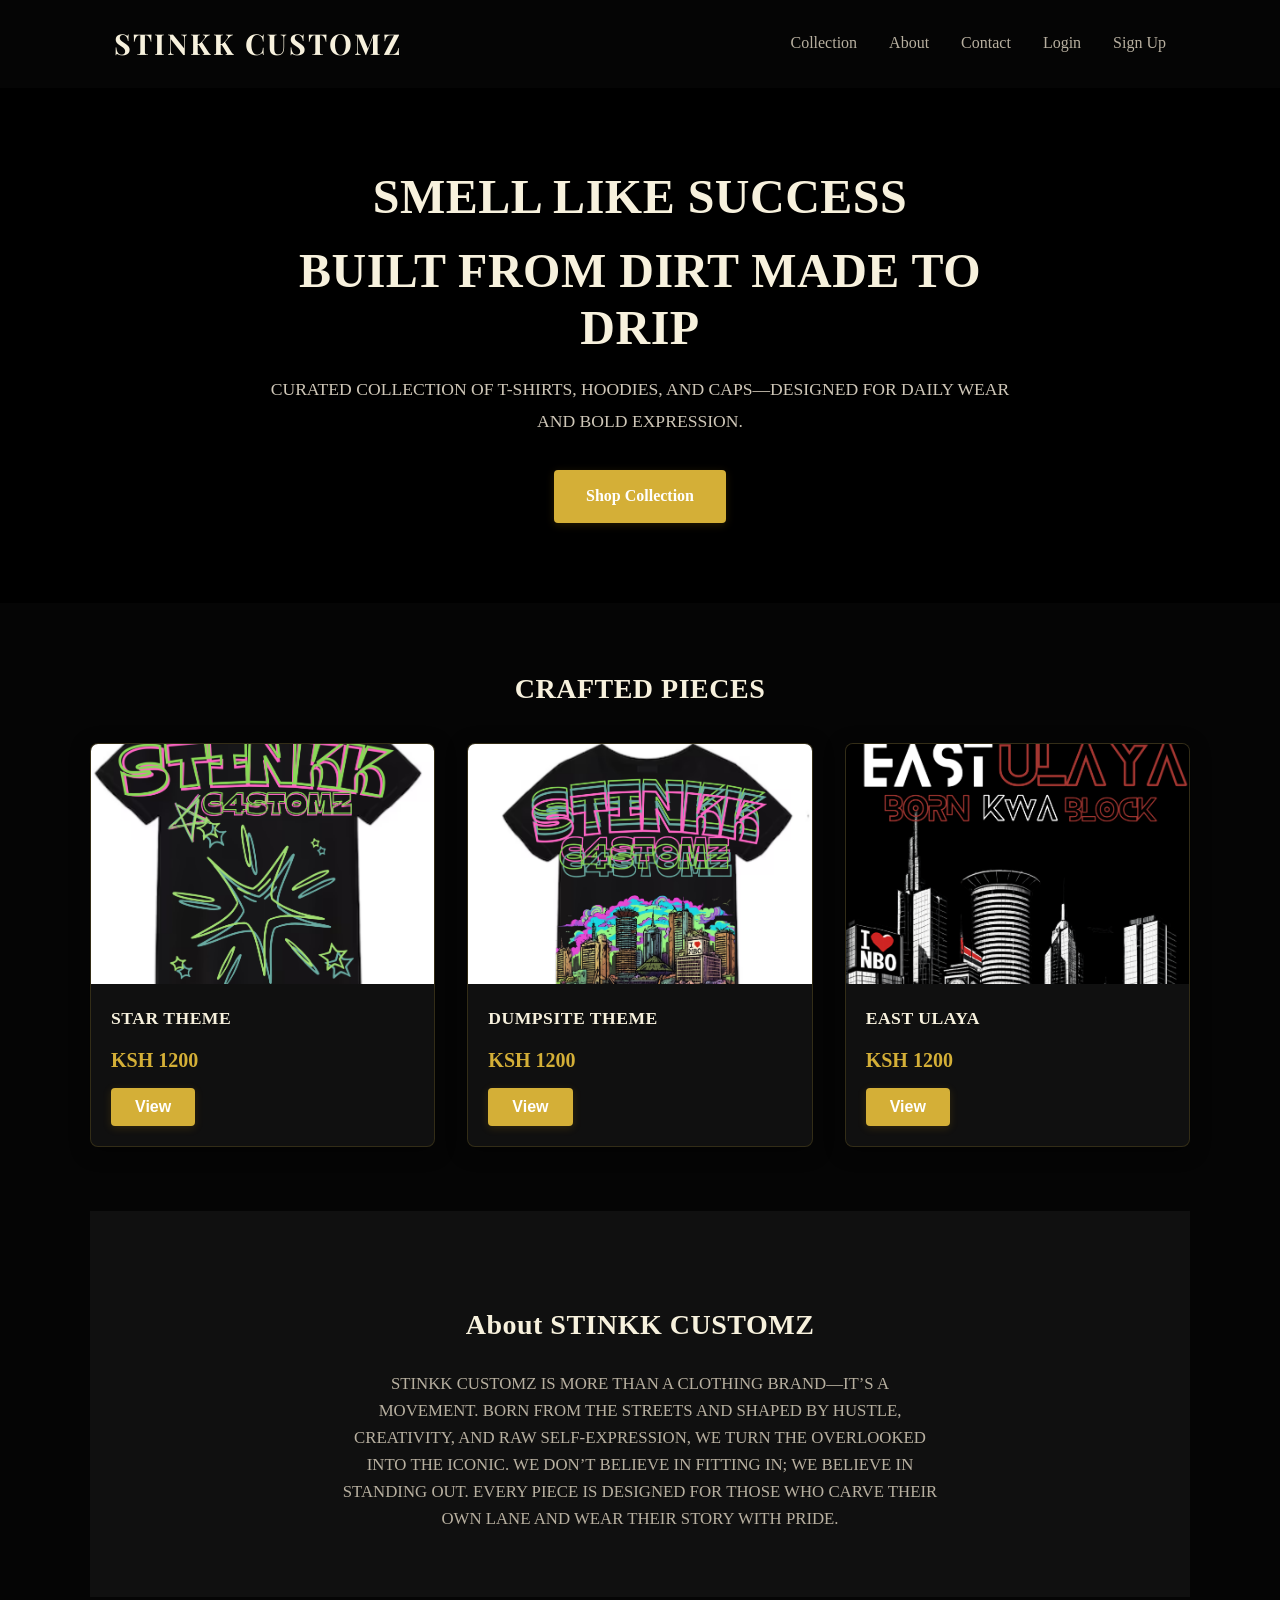
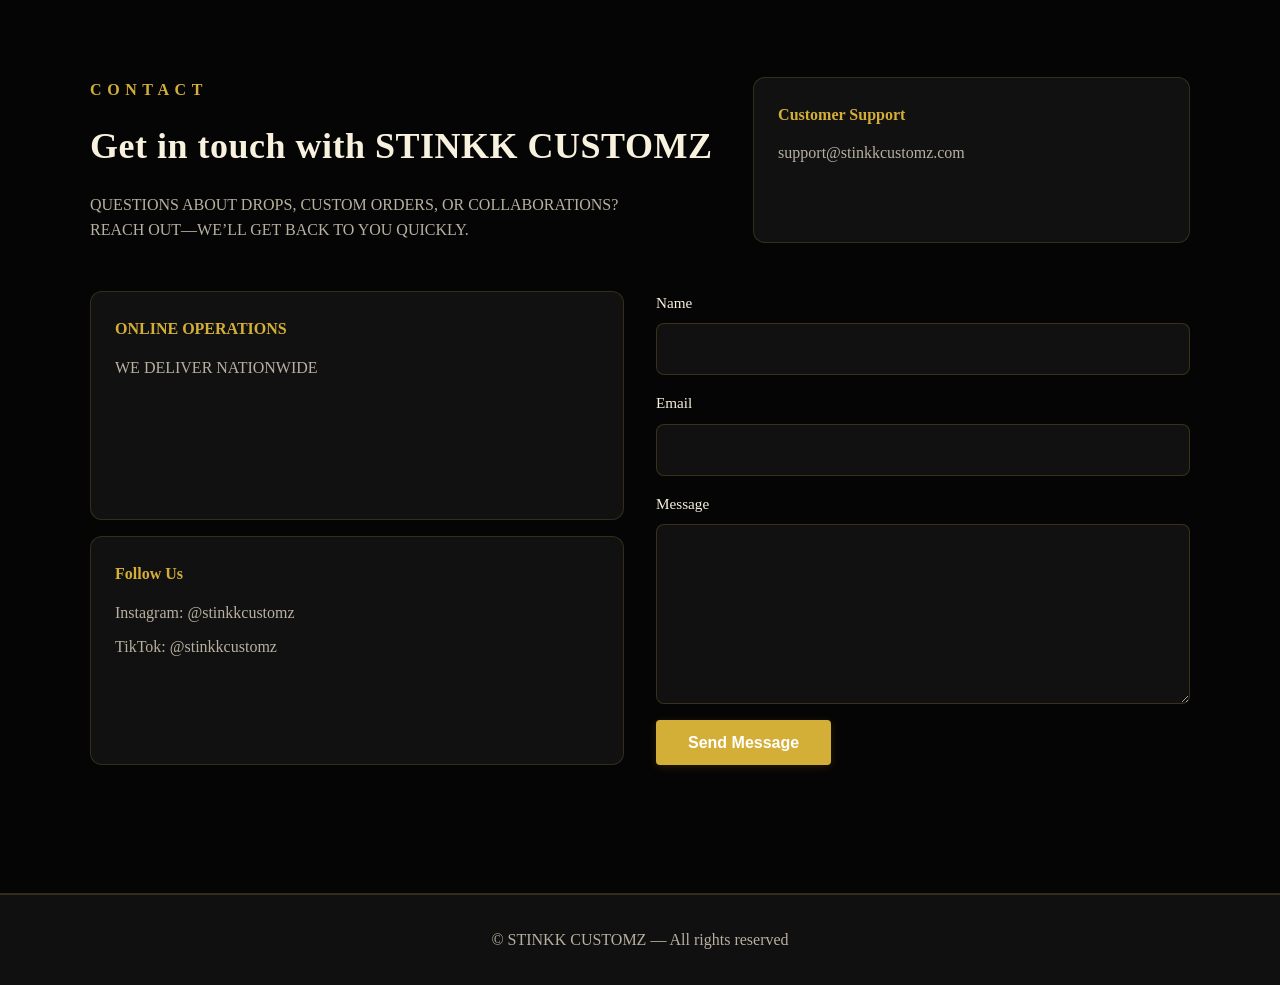
==== index.html @ f8dc79e7 "Add files via upload" ====
<!doctype html>
<html lang="en">
<head>
  <meta charset="utf-8">
  <meta name="viewport" content="width=device-width, initial-scale=1">
  <title>STINKK CUSTOMZ — Preset</title>
  <meta name="description" content="STINKK CUSTOMZ — Streetwear and curated drops. Shop T-shirts, hoodies, caps and limited collections.">
  <meta name="robots" content="index, follow">
  <link rel="canonical" href="https://your-site-url/">
  <meta property="og:title" content="STINKK CUSTOMZ — Streetwear & Drops">
  <meta property="og:description" content="SMELL LIKE SUCCESS — curated collections of T-shirts, hoodies and caps.">
  <meta property="og:type" content="website">
  <meta property="og:url" content="https://your-site-url/">
  <meta property="og:image" content="https://your-site-url/3.png">
  <link rel="sitemap" type="application/xml" title="Sitemap" href="/sitemap.xml">
  <link href="https://fonts.googleapis.com/css2?family=Playfair+Display:wght@400;700&family=Inter:wght@300;400;600&display=swap" rel="stylesheet">
  <link rel="stylesheet" href="styles.css">
</head>
<body>
  <header class="site-header">
    <div class="container">
      <h1 class="logo">STINKK CUSTOMZ</h1>
      <nav class="nav">
        <a href="#collection">Collection</a>
        <a href="#about">About</a>
        <a href="#contact">Contact</a>
        <a href="login.html">Login</a>
        <a href="signup.html">Sign Up</a>
      </nav>
    </div>
  </header>

  <main>
    <section class="hero">
      <div class="container">
        <h2>SMELL LIKE SUCCESS</h2>
        <h2>BUILT FROM DIRT MADE TO DRIP</h2>
        <p> CURATED COLLECTION OF T-SHIRTS, HOODIES, AND CAPS—DESIGNED FOR DAILY WEAR AND BOLD EXPRESSION.</p>
        <a class="btn" href="#collection">Shop Collection</a>
      </div>
    </section>

    <section id="collection" class="products container">
      <h3>CRAFTED PIECES</h3>
      <div class="grid">
        <!-- Product cards -->
        <article class="card" data-name="STAR THEME" data-price="KSH 1200" data-img="5.png">
          <img src="5.png" alt="BLACK AND GREEN THEME">
          <div class="meta">
            <h4>STAR THEME</h4>
            <p class="price">KSH 1200</p>
            <button class="btn view">View</button>
          </div>
        </article>

        <article class="card" data-name="DUMPSITE THEME" data-price="KSH 1200" data-img="4.png">
          <img src="4.png" alt="DUMPSITE THEME">
          <div class="meta">
            <h4>DUMPSITE THEME</h4>
            <p class="price">KSH 1200</p>
            <button class="btn view">View</button>
          </div>
        </article>
 <article class="card" data-name="EAST ULAYA" data-price="KSH 1200" data-img="eastulaya.png">
          <img src="eastulaya.png" alt="EAST ULAYA">
          <div class="meta">
            <h4>EAST ULAYA</h4>
            <p class="price">KSH 1200</p>
            <button class="btn view">View</button>
          </div>
        </article>

     
      </div>
    </section>

    <section id="about" class="about container">
      <h3>About STINKK CUSTOMZ</h3>
      <p>STINKK CUSTOMZ IS MORE THAN A CLOTHING BRAND—IT’S A MOVEMENT. BORN FROM THE STREETS AND SHAPED BY HUSTLE, CREATIVITY, AND RAW SELF-EXPRESSION, WE TURN THE OVERLOOKED INTO THE ICONIC. WE DON’T BELIEVE IN FITTING IN; WE BELIEVE IN STANDING OUT. EVERY PIECE IS DESIGNED FOR THOSE WHO CARVE THEIR OWN LANE AND WEAR THEIR STORY WITH PRIDE.</p>
    </section>

    <section id="contact" class="contact container">
      <div class="contact-top">
        <div>
          <span class="eyebrow">Contact</span>
          <h3>Get in touch with STINKK CUSTOMZ</h3>
          <p>QUESTIONS ABOUT DROPS, CUSTOM ORDERS, OR COLLABORATIONS? REACH OUT—WE’LL GET BACK TO YOU QUICKLY.</p>
        </div>
        <div class="contact-meta">
          <div class="contact-card">
            <strong>Customer Support</strong>
            <p>support@stinkkcustomz.com</p>
          </div>
        </div>
      </div>

      <div class="contact-body">
        <div class="contact-details">
          <div class="contact-card contact-card--large">
            <strong>ONLINE OPERATIONS</strong>
            <p>WE DELIVER NATIONWIDE</p>
          </div>
          <div class="contact-card contact-card--large">
            <strong>Follow Us</strong>
            <p>Instagram: @stinkkcustomz</p>
            <p>TikTok: @stinkkcustomz</p>
          </div>
        </div>

        <form class="contact-form" id="contactForm">
          <label>Name
            <input type="text" name="name" required>
          </label>
          <label>Email
            <input type="email" name="email" required>
          </label>
          <label>Message
            <textarea name="message" rows="5" required></textarea>
          </label>
          <button class="btn" type="submit">Send Message</button>
        </form>
      </div>
    </section>
  </main>

  <footer class="site-footer">
    <div class="container">© STINKK CUSTOMZ — All rights reserved</div>
  </footer>

  <!-- Product modal -->
  <div id="productModal" class="modal" aria-hidden="true">
    <div class="modal-content">
      <button class="modal-close">×</button>
      <img id="modalImg" src="" alt="">
      <div class="modal-info">
        <h4 id="modalName"></h4>
        <p id="modalPrice"></p>
        <p class="modal-desc">MADE FOR THOSE WHO DON’T FOLLOW TRENDS—THEY CREATE THEM.
A FUSION OF UNDERGROUND STREETWEAR AND BOLD VISUAL ART.
BUILT TO STAND OUT, NOT BLEND IN.</p>
        <button class="btn">Add to Cart</button>
      </div>
    </div>
  </div>

  <script src="script.js"></script>
</body>
</html>
---- styles.css ----
/* ============================================
   ROOT VARIABLES & RESET
   ============================================ */
:root {
  --bg: #050505;
  --bg-alt: #101010;
  --muted: #cfc7b8;
  --accent: #d4af37;
  --accent-dark: #b58f19;
  --text-primary: #f7f1dd;
  --text-secondary: #b8b0a0;
  --border: rgba(212, 175, 55, 0.18);
  --shadow: 0 4px 20px rgba(0, 0, 0, 0.45);
  --shadow-lg: 0 8px 35px rgba(0, 0, 0, 0.55);
  --maxw: 1100px;
  --transition: 0.3s ease;
}

* {
  box-sizing: border-box;
}

html {
  scroll-behavior: smooth;
}

body {
  font-family: 'Times New Roman', Times, serif;
  margin: 0;
  color: var(--text-primary);
  background-color: var(--bg);
  line-height: 1.6;
}

/* ============================================
   TYPOGRAPHY
   ============================================ */
h1, h2, h3, h4, h5, h6 {
  font-family: 'Times New Roman', Times, serif;
  font-weight: 700;
  letter-spacing: 0.5px;
}

h1 {
  font-size: 2.5rem;
}

h2 {
  font-size: 2rem;
}

h3 {
  font-size: 1.75rem;
}

p {
  color: var(--text-secondary);
}

/* ============================================
   LAYOUT & CONTAINER
   ============================================ */
.container {
  max-width: var(--maxw);
  margin: 0 auto;
  padding: 0 1.5rem;
}

/* ============================================
   HEADER & NAVIGATION
   ============================================ */
.site-header {
  background-color: transparent;
  border-bottom: 2px solid transparent;
  position: sticky;
  top: 0;
  z-index: 100;
  box-shadow: none;
}

.site-header .container {
  display: flex;
  align-items: center;
  justify-content: space-between;
  padding: 1.25rem 1.5rem;
  gap: 2rem;
}

.logo {
  font-family: 'Playfair Display', serif;
  margin: 0;
  font-size: 1.8rem;
  color: var(--text-primary);
  font-weight: 700;
  letter-spacing: 2px;
  flex-shrink: 0;
}


.nav {
  display: flex;
  gap: 2rem;
  flex: 1;
  justify-content: flex-end;
}

.nav a {
  color: var(--text-secondary);
  text-decoration: none;
  font-weight: 500;
  transition: color var(--transition);
  position: relative;
}

.nav a:hover {
  color: var(--accent);
}

.nav a::after {
  content: '';
  position: absolute;
  bottom: -5px;
  left: 0;
  width: 0;
  height: 2px;
  background-color: var(--accent);
  transition: width var(--transition);
}

.nav a:hover::after {
  width: 100%;
}

/* ============================================
   HERO SECTION
   ============================================ */
.hero {
  background-color: #000;
  padding: 5rem 0;
  text-align: center;
}

.hero .container {
  max-width: 800px;
}

.hero h2 {
  margin: 0 0 1rem;
  font-size: 3rem;
  color: #f7f1dd;
  line-height: 1.2;
}

.hero p {
  font-size: 1.1rem;
  margin-bottom: 2rem;
  color: #cfc7b8;
  line-height: 1.8;
}

/* ============================================
   BUTTONS
   ============================================ */
.btn {
  background-color: var(--accent);
  color: #fff;
  padding: 0.85rem 2rem;
  border-radius: 4px;
  border: none;
  cursor: pointer;
  text-decoration: none;
  display: inline-block;
  font-weight: 600;
  font-size: 1rem;
  transition: all var(--transition);
  box-shadow: 0 2px 8px rgba(184, 134, 11, 0.2);
}

.btn:hover {
  background-color: var(--accent-dark);
  transform: translateY(-2px);
  box-shadow: 0 4px 12px rgba(184, 134, 11, 0.3);
}

.btn:active {
  transform: translateY(0);
}

/* ============================================
   PRODUCTS SECTION
   ============================================ */
.products {
  padding: 4rem 0;
}

.products h3 {
  margin: 0 0 2rem;
  text-align: center;
  color: var(--text-primary);
}

.grid {
  display: grid;
  grid-template-columns: repeat(auto-fit, minmax(240px, 1fr));
  gap: 2rem;
  margin-top: 2rem;
}

/* ============================================
   PRODUCT CARDS
   ============================================ */
.card {
  background-color: var(--bg-alt);
  border: 1px solid var(--border);
  border-radius: 8px;
  overflow: hidden;
  display: flex;
  flex-direction: column;
  transition: all var(--transition);
  box-shadow: var(--shadow);
}

.card:hover {
  transform: translateY(-8px);
  box-shadow: var(--shadow-lg);
  border-color: var(--accent);
}

.card img {
  width: 100%;
  height: 240px;
  object-fit: cover;
  transition: transform var(--transition);
}

.card:hover img {
  transform: scale(1.05);
}

.meta {
  padding: 1.25rem;
  display: flex;
  flex-direction: column;
  gap: 0.75rem;
  flex-grow: 1;
}

.meta h4 {
  margin: 0;
  font-size: 1.1rem;
  color: var(--text-primary);
}

.price {
  color: var(--accent);
  font-weight: 700;
  font-size: 1.25rem;
  margin: 0;
}

.btn.view {
  align-self: flex-start;
  margin-top: auto;
  padding: 0.6rem 1.5rem;
}

/* ============================================
   ABOUT SECTION
   ============================================ */
.about {
  padding: 4rem 0;
  background-color: var(--bg-alt);
}

.about h3 {
  margin-bottom: 1.5rem;
  text-align: center;
  color: var(--text-primary);
}

.about p {
  text-align: center;
  font-size: 1.05rem;
  max-width: 600px;
  margin: 0 auto;
  color: var(--text-secondary);
}

/* ============================================
   CONTACT SECTION
   ============================================ */
.contact {
  padding: 5rem 0;
}

.contact-top {
  display: grid;
  grid-template-columns: 1.3fr 0.9fr;
  gap: 2rem;
  margin-bottom: 3rem;
}

.contact-top .eyebrow {
  display: inline-block;
  text-transform: uppercase;
  letter-spacing: 0.35em;
  font-weight: 700;
  color: var(--accent);
  margin-bottom: 1rem;
}

.contact-top h3 {
  margin: 0 0 1rem;
  color: var(--text-primary);
  font-size: 2.25rem;
}

.contact-top p {
  margin: 0;
  color: var(--text-secondary);
  max-width: 560px;
}

.contact-meta {
  display: grid;
  gap: 1rem;
}

.contact-body {
  display: grid;
  grid-template-columns: 1fr 1fr;
  gap: 2rem;
}

.contact-details {
  display: grid;
  gap: 1rem;
}

.contact-card {
  background-color: rgba(255, 255, 255, 0.05);
  border: 1px solid rgba(212, 175, 55, 0.18);
  border-radius: 12px;
  padding: 1.5rem;
  color: var(--text-primary);
}

.contact-card strong {
  display: block;
  margin-bottom: 0.75rem;
  color: var(--accent);
  font-size: 1rem;
}

.contact-card p {
  margin: 0.35rem 0;
  color: var(--text-secondary);
  line-height: 1.8;
}

.contact-card--large {
  min-height: 180px;
}

.contact-form {
  display: grid;
  gap: 1rem;
}

.contact-form label {
  display: grid;
  gap: 0.5rem;
  color: var(--text-primary);
  font-size: 0.95rem;
}

.contact-form input,
.contact-form textarea {
  width: 100%;
  padding: 1rem;
  border-radius: 8px;
  border: 1px solid rgba(212, 175, 55, 0.2);
  background-color: #111;
  color: var(--text-primary);
  font-family: inherit;
  font-size: 1rem;
  transition: all var(--transition);
}

.contact-form input:focus,
.contact-form textarea:focus {
  outline: none;
  border-color: var(--accent);
  box-shadow: 0 0 0 3px rgba(212, 175, 55, 0.12);
}

.contact-form textarea {
  resize: vertical;
  min-height: 180px;
}

.contact-form .btn {
  width: fit-content;
}

@media (max-width: 900px) {
  .contact-top,
  .contact-body {
    grid-template-columns: 1fr;
  }
}

/* ============================================
   FOOTER
   ============================================ */
.site-footer {
  border-top: 2px solid var(--border);
  padding: 2rem;
  text-align: center;
  color: var(--text-secondary);
  background-color: var(--bg-alt);
  margin-top: 3rem;
}

.site-footer p {
  margin: 0;
}

/* ============================================
   MODAL
   ============================================ */
.modal {
  position: fixed;
  inset: 0;
  background: rgba(0, 0, 0, 0.7);
  display: none;
  align-items: center;
  justify-content: center;
  padding: 1rem;
  z-index: 1000;
}

.modal[aria-hidden="false"] {
  display: flex;
}

.modal-content {
  background-color: var(--bg-alt);
  border-radius: 8px;
  max-width: 900px;
  width: 100%;
  display: flex;
  gap: 2rem;
  overflow: hidden;
  box-shadow: var(--shadow-lg);
}

.modal-content img {
  width: 50%;
  height: auto;
  min-height: 400px;
  object-fit: cover;
}

.modal-info {
  padding: 2rem;
  display: flex;
  flex-direction: column;
  justify-content: space-between;
  flex: 1;
}

.modal-info h3 {
  margin: 0 0 1rem;
  color: var(--text-primary);
}

.modal-info .price {
  font-size: 1.5rem;
  margin-bottom: 1.5rem;
}

.modal-close {
  position: absolute;
  right: 1.5rem;
  top: 1.5rem;
  background: transparent;
  border: 0;
  font-size: 1.8rem;
  color: #fff;
  cursor: pointer;
  transition: opacity var(--transition);
}

.modal-close:hover {
  opacity: 0.7;
}

/* ============================================
   RESPONSIVE DESIGN
   ============================================ */
@media (max-width: 768px) {
  .site-header .container {
    flex-direction: column;
    align-items: flex-start;
    gap: 1rem;
  }

  .nav {
    width: 100%;
    flex-direction: column;
    justify-content: flex-start;
    gap: 0.5rem;
  }

  .hero h2 {
    font-size: 2rem;
  }

  .grid {
    grid-template-columns: repeat(auto-fit, minmax(200px, 1fr));
    gap: 1.5rem;
  }

  .modal-content {
    flex-direction: column;
    gap: 0;
  }

  .modal-content img {
    width: 100%;
    height: 250px;
  }

  .modal-info {
    padding: 1.5rem;
  }
}

@media (max-width: 480px) {
  .logo {
    font-size: 1.4rem;
  }

  .hero h2 {
    font-size: 1.5rem;
  }

  .hero p {
    font-size: 0.95rem;
  }

  .grid {
    grid-template-columns: 1fr;
  }

  .contact form {
    max-width: 100%;
  }
}

/* ============================================
   AUTH PAGES
   ============================================ */
.auth-page {
  padding: 5rem 0;
  background-color: #050505;
}

.auth-card {
  max-width: 420px;
  margin: 0 auto;
  padding: 3rem 2rem;
  background: rgba(20, 20, 20, 0.95);
  border: 1px solid rgba(212, 175, 55, 0.2);
  border-radius: 12px;
  box-shadow: 0 20px 60px rgba(0, 0, 0, 0.55);
}

.auth-title {
  margin: 0 0 1rem;
  color: var(--text-primary);
  font-size: 2rem;
  text-align: center;
}

.auth-card p {
  text-align: center;
  color: var(--text-secondary);
  margin-bottom: 2rem;
  line-height: 1.6;
}

.auth-form {
  display: grid;
  gap: 1rem;
}

.auth-form label {
  display: grid;
  gap: 0.5rem;
  color: var(--text-primary);
  font-size: 0.95rem;
}

.auth-form input {
  width: 100%;
  padding: 0.95rem 1rem;
  border-radius: 6px;
  border: 1px solid rgba(212, 175, 55, 0.25);
  background-color: #111;
  color: var(--text-primary);
  font-family: inherit;
  font-size: 1rem;
}

.auth-form input:focus {
  outline: none;
  border-color: var(--accent);
  box-shadow: 0 0 0 3px rgba(212, 175, 55, 0.12);
}

.auth-footer {
  margin: 1rem 0 0;
  text-align: center;
  color: var(--text-secondary);
}

.auth-footer a {
  color: var(--accent);
  text-decoration: none;
}

.auth-footer a:hover {
  text-decoration: underline;
}
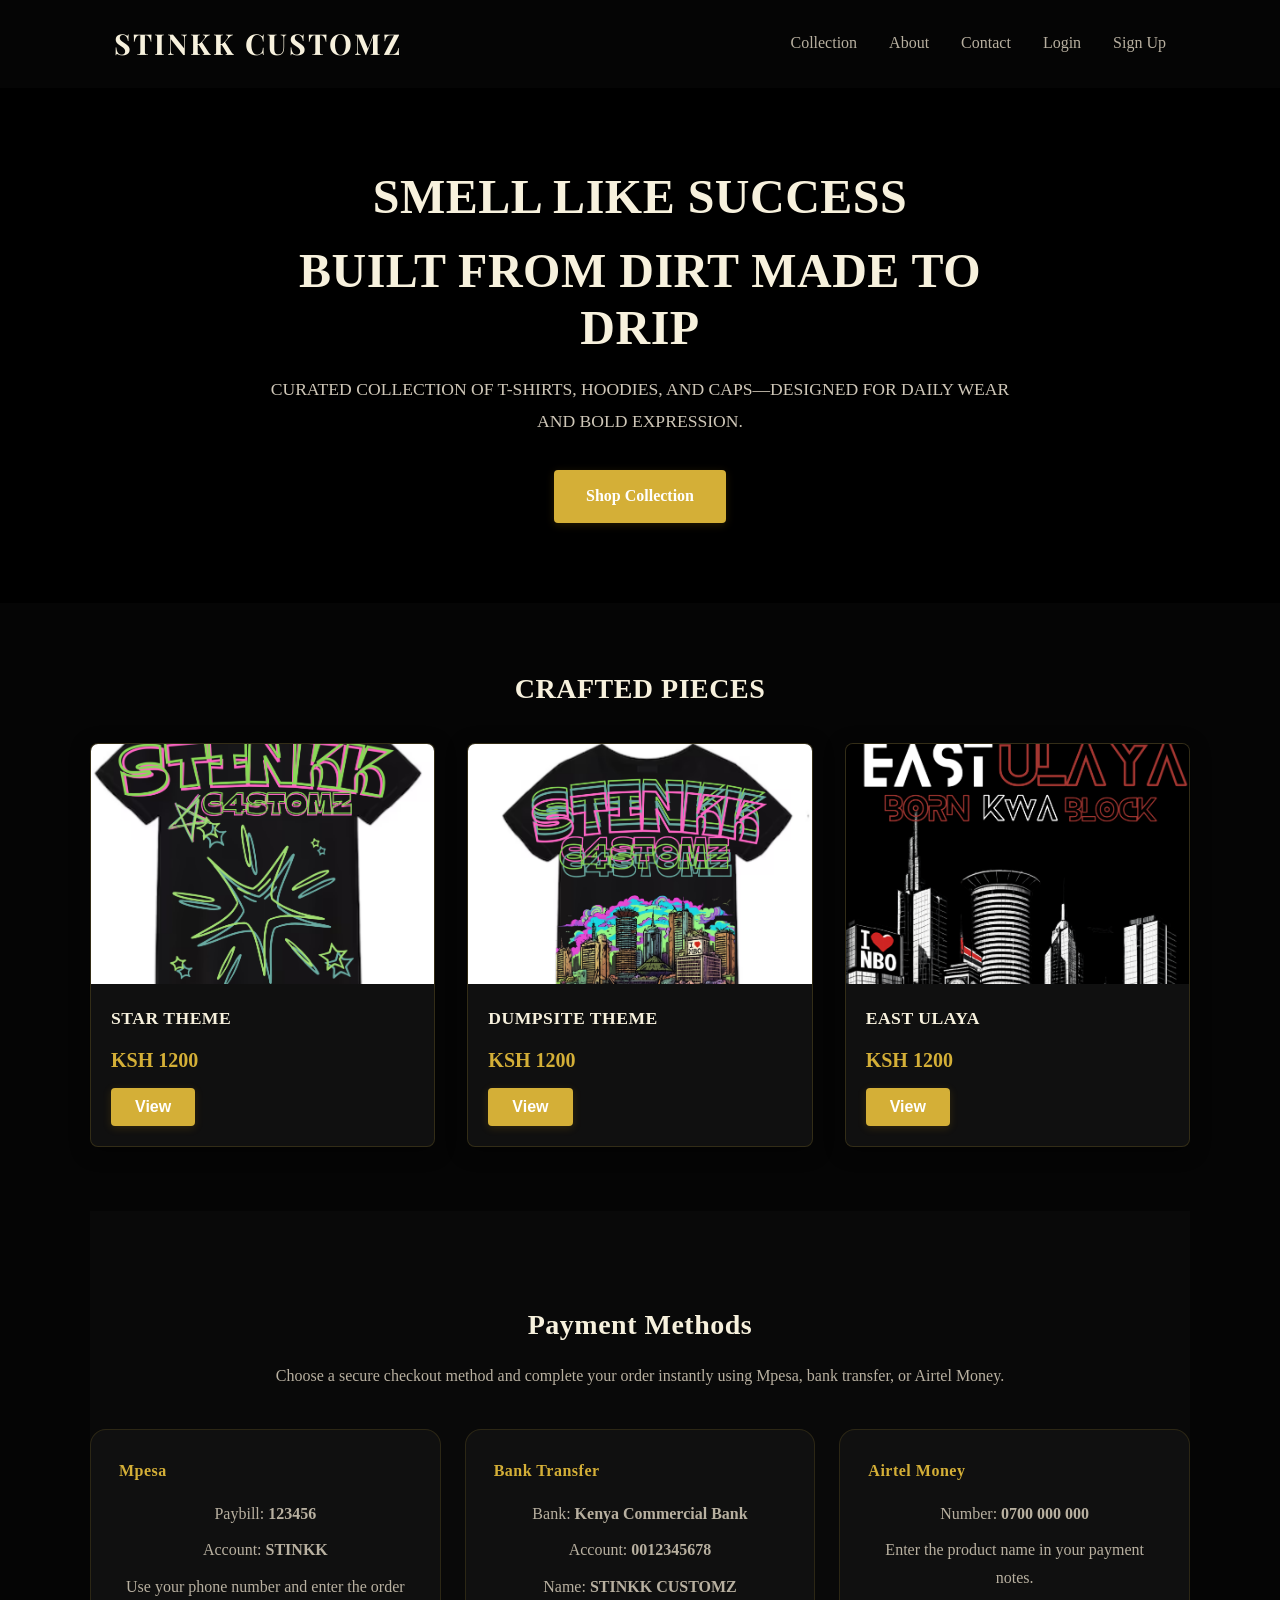
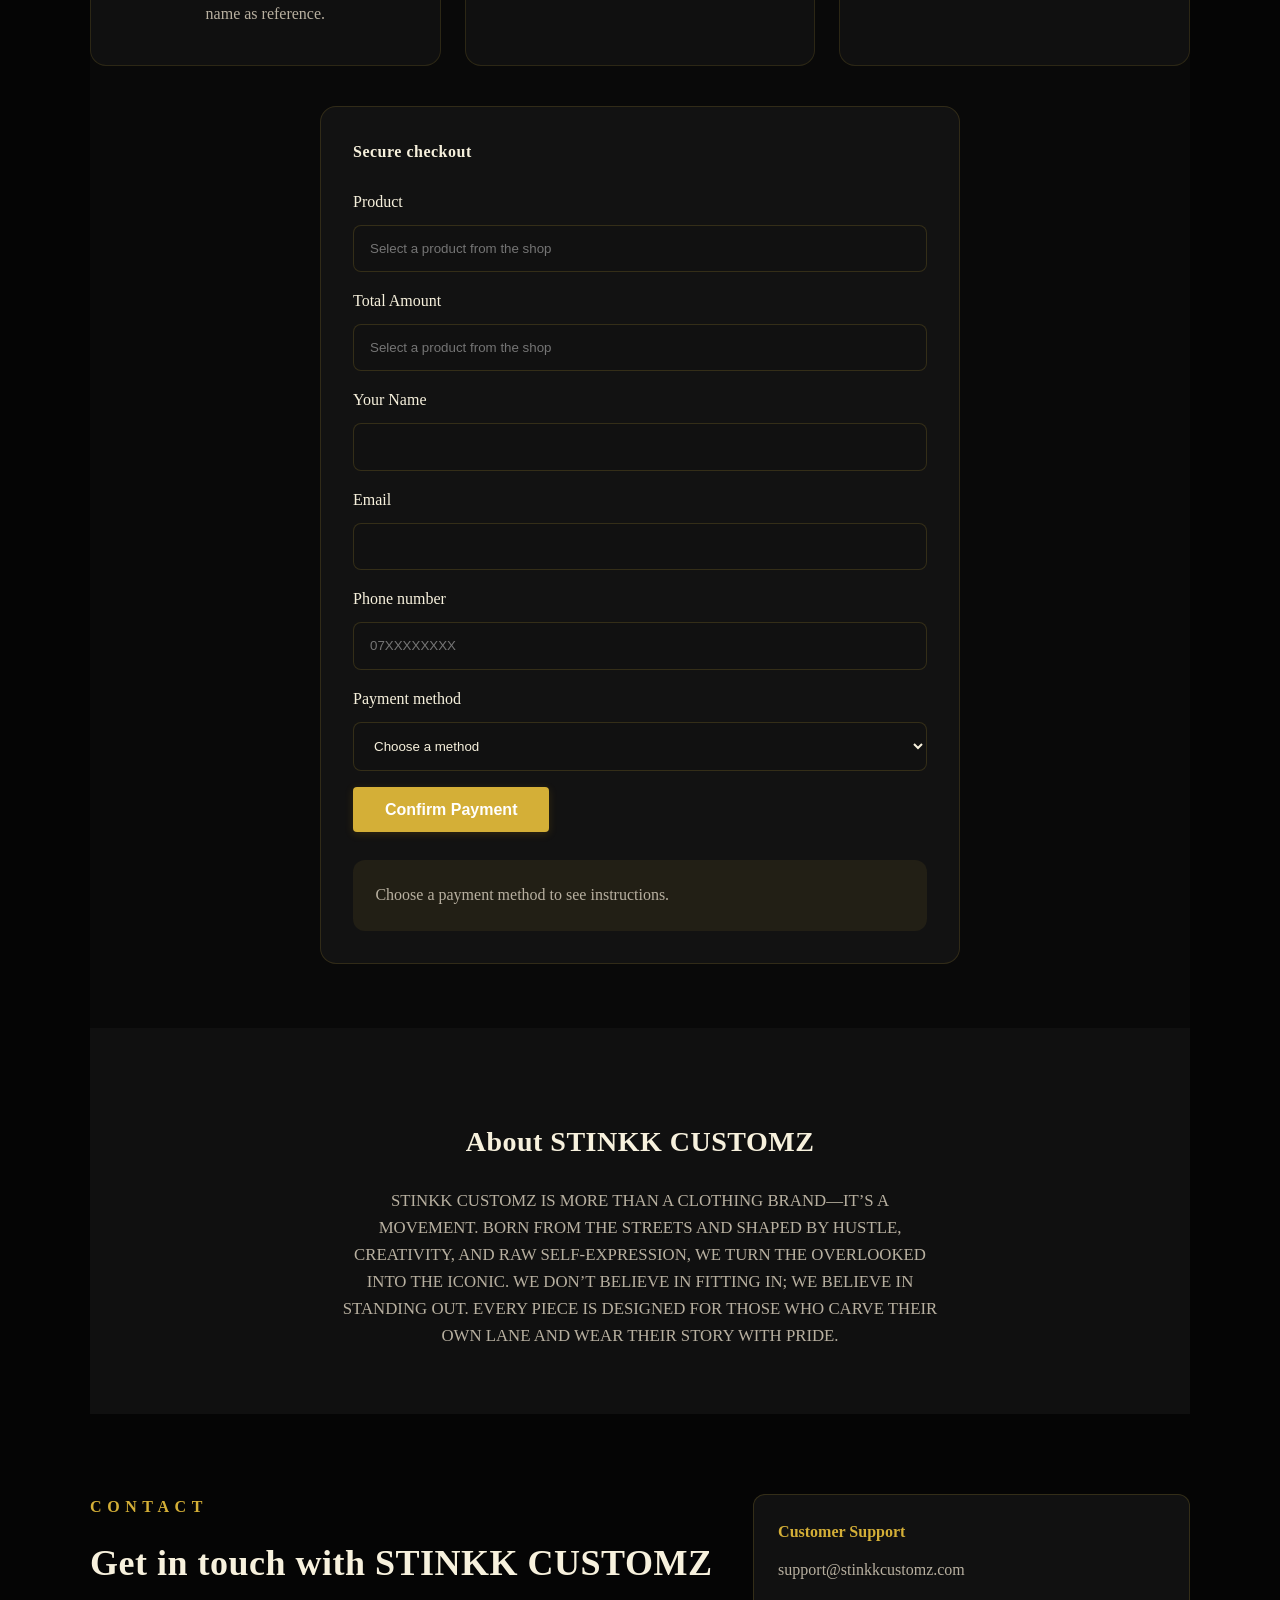
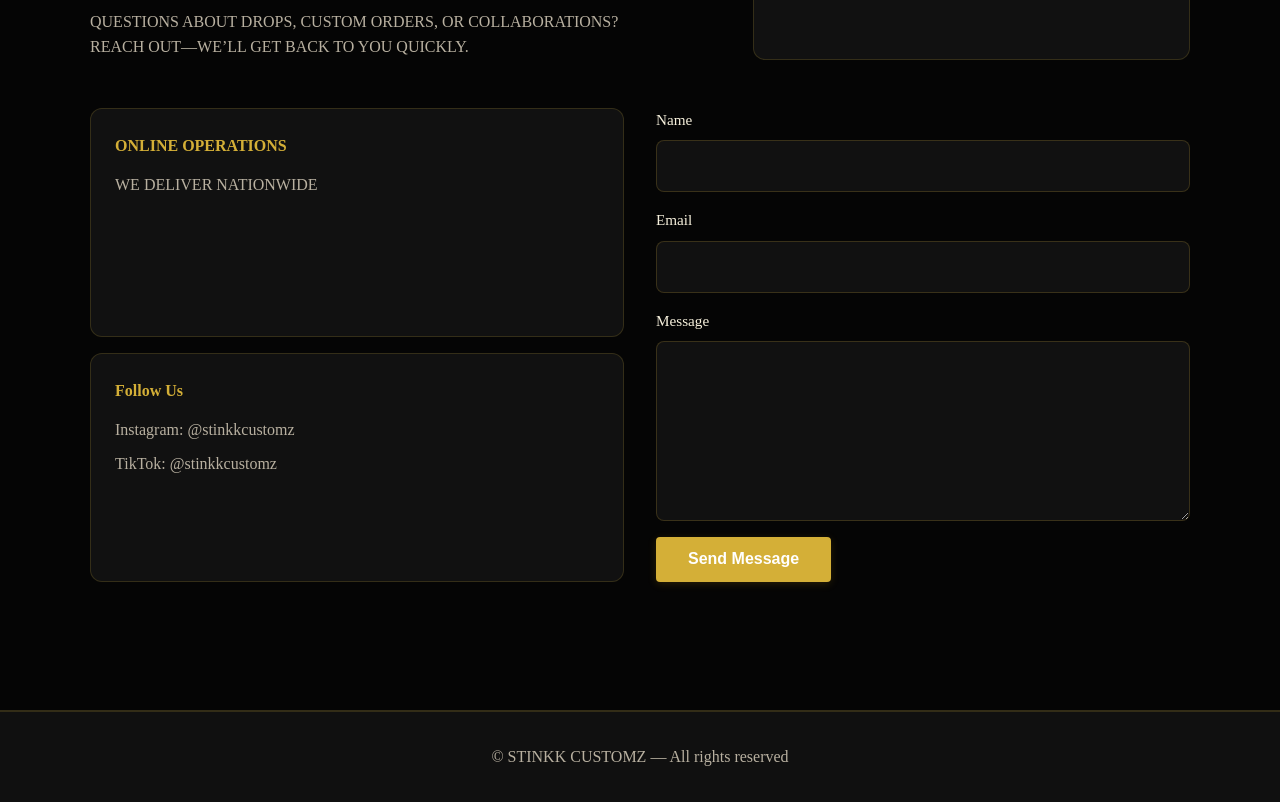
==== commit 6a32a376: "Add files via upload update" ====
--- a/index.html
+++ b/index.html
@@ -6,12 +6,12 @@
   <title>STINKK CUSTOMZ — Preset</title>
   <meta name="description" content="STINKK CUSTOMZ — Streetwear and curated drops. Shop T-shirts, hoodies, caps and limited collections.">
   <meta name="robots" content="index, follow">
-  <link rel="canonical" href="https://your-site-url/">
+  <link rel="canonical" href="https://amushde.github.io/stinkkcustomzz/">
   <meta property="og:title" content="STINKK CUSTOMZ — Streetwear & Drops">
   <meta property="og:description" content="SMELL LIKE SUCCESS — curated collections of T-shirts, hoodies and caps.">
   <meta property="og:type" content="website">
-  <meta property="og:url" content="https://your-site-url/">
-  <meta property="og:image" content="https://your-site-url/3.png">
+  <meta property="og:url" content="https://amushde.github.io/stinkkcustomzz/">
+  <meta property="og:image" content="https://amushde.github.io/stinkkcustomzz/3.png">
   <link rel="sitemap" type="application/xml" title="Sitemap" href="/sitemap.xml">
   <link href="https://fonts.googleapis.com/css2?family=Playfair+Display:wght@400;700&family=Inter:wght@300;400;600&display=swap" rel="stylesheet">
   <link rel="stylesheet" href="styles.css">
@@ -74,6 +74,64 @@
       </div>
     </section>
 
+    <section id="payment" class="payment container">
+      <h3>Payment Methods</h3>
+      <p>Choose a secure checkout method and complete your order instantly using Mpesa, bank transfer, or Airtel Money.</p>
+      <div class="payment-grid">
+        <div class="payment-card">
+          <h4>Mpesa</h4>
+          <p>Paybill: <strong>123456</strong></p>
+          <p>Account: <strong>STINKK</strong></p>
+          <p>Use your phone number and enter the order name as reference.</p>
+        </div>
+        <div class="payment-card">
+          <h4>Bank Transfer</h4>
+          <p>Bank: <strong>Kenya Commercial Bank</strong></p>
+          <p>Account: <strong>0012345678</strong></p>
+          <p>Name: <strong>STINKK CUSTOMZ</strong></p>
+        </div>
+        <div class="payment-card">
+          <h4>Airtel Money</h4>
+          <p>Number: <strong>0700 000 000</strong></p>
+          <p>Enter the product name in your payment notes.</p>
+        </div>
+      </div>
+
+      <div class="payment-checkout">
+        <div class="checkout-panel">
+          <h4>Secure checkout</h4>
+          <form id="paymentForm">
+            <label>Product
+              <input type="text" name="product" readonly placeholder="Select a product from the shop">
+            </label>
+            <label>Total Amount
+              <input type="text" name="amount" readonly placeholder="Select a product from the shop">
+            </label>
+            <label>Your Name
+              <input type="text" name="payerName" required>
+            </label>
+            <label>Email
+              <input type="email" name="payerEmail" required>
+            </label>
+            <label>Phone number
+              <input type="tel" name="payerPhone" required placeholder="07XXXXXXXX">
+            </label>
+            <label>Payment method
+              <select name="method" required>
+                <option value="">Choose a method</option>
+                <option value="mpesa">Mpesa</option>
+                <option value="bank">Bank Transfer</option>
+                <option value="airtel">Airtel Money</option>
+              </select>
+            </label>
+            <button class="btn" type="submit">Confirm Payment</button>
+          </form>
+          <div id="paymentInstructions" class="payment-instructions">Choose a payment method to see instructions.</div>
+          <div id="paymentNotice" class="payment-notice hidden"></div>
+        </div>
+      </div>
+    </section>
+
     <section id="about" class="about container">
       <h3>About STINKK CUSTOMZ</h3>
       <p>STINKK CUSTOMZ IS MORE THAN A CLOTHING BRAND—IT’S A MOVEMENT. BORN FROM THE STREETS AND SHAPED BY HUSTLE, CREATIVITY, AND RAW SELF-EXPRESSION, WE TURN THE OVERLOOKED INTO THE ICONIC. WE DON’T BELIEVE IN FITTING IN; WE BELIEVE IN STANDING OUT. EVERY PIECE IS DESIGNED FOR THOSE WHO CARVE THEIR OWN LANE AND WEAR THEIR STORY WITH PRIDE.</p>
@@ -139,6 +197,7 @@
 A FUSION OF UNDERGROUND STREETWEAR AND BOLD VISUAL ART.
 BUILT TO STAND OUT, NOT BLEND IN.</p>
         <button class="btn">Add to Cart</button>
+        <button class="btn" id="buyNowBtn" type="button" data-product-name="" data-product-price="">Buy Now</button>
       </div>
     </div>
   </div>
--- a/styles.css
+++ b/styles.css
@@ -403,6 +403,153 @@
   width: fit-content;
 }
 
+.payment {
+  padding: 4rem 0;
+  background-color: #090909;
+}
+
+.payment h3 {
+  margin-bottom: 1rem;
+  text-align: center;
+  color: var(--text-primary);
+}
+
+.payment p {
+  text-align: center;
+  max-width: 760px;
+  margin: 0 auto 2.5rem;
+  color: var(--text-secondary);
+}
+
+.payment-grid {
+  display: grid;
+  grid-template-columns: repeat(auto-fit, minmax(220px, 1fr));
+  gap: 1.5rem;
+  margin-bottom: 2.5rem;
+}
+
+.payment-card {
+  background: rgba(255, 255, 255, 0.03);
+  border: 1px solid rgba(212, 175, 55, 0.14);
+  border-radius: 16px;
+  padding: 1.75rem;
+  color: var(--text-primary);
+}
+
+.payment-card h4 {
+  margin-top: 0;
+  margin-bottom: 1rem;
+  color: var(--accent);
+}
+
+.payment-card p {
+  margin: 0.6rem 0;
+  color: var(--text-secondary);
+  line-height: 1.7;
+}
+
+.payment-checkout {
+  display: grid;
+  place-items: center;
+}
+
+.checkout-panel {
+  width: 100%;
+  max-width: 640px;
+  background: rgba(255, 255, 255, 0.04);
+  border: 1px solid rgba(212, 175, 55, 0.16);
+  border-radius: 16px;
+  padding: 2rem;
+}
+
+.checkout-panel h4 {
+  margin-top: 0;
+  margin-bottom: 1.5rem;
+  color: var(--text-primary);
+}
+
+.checkout-panel label {
+  display: grid;
+  gap: 0.65rem;
+  margin-bottom: 1rem;
+  color: var(--text-primary);
+}
+
+.checkout-panel input,
+.checkout-panel select {
+  width: 100%;
+  padding: 0.95rem 1rem;
+  border-radius: 8px;
+  border: 1px solid rgba(212, 175, 55, 0.18);
+  background-color: #111;
+  color: var(--text-primary);
+}
+
+.payment-instructions {
+  margin-top: 1.75rem;
+  padding: 1.3rem 1.4rem;
+  border-radius: 12px;
+  background: rgba(212, 175, 55, 0.08);
+  color: var(--text-secondary);
+  line-height: 1.8;
+}
+
+.payment-notice {
+  margin-top: 1rem;
+  padding: 1.2rem 1.4rem;
+  border-radius: 12px;
+  background: rgba(44, 62, 80, 0.95);
+  border: 1px solid rgba(212, 175, 55, 0.2);
+  color: var(--text-primary);
+  line-height: 1.7;
+}
+
+.hidden {
+  display: none;
+}
+
+.error-card {
+  max-width: 720px;
+  margin: 0 auto;
+}
+
+.error-page h1 {
+  margin: 0 0 1rem;
+  font-size: clamp(5rem, 10vw, 8rem);
+  color: var(--accent);
+}
+
+.error-page h2 {
+  margin: 0 0 1rem;
+  font-size: clamp(2rem, 4vw, 3rem);
+  color: var(--text-primary);
+}
+
+.error-page p {
+  color: var(--text-secondary);
+  font-size: 1.05rem;
+  max-width: 640px;
+  margin: 0 auto 2rem;
+  line-height: 1.8;
+}
+
+.error-actions {
+  display: flex;
+  flex-wrap: wrap;
+  justify-content: center;
+  gap: 1rem;
+}
+
+.error-actions .btn {
+  min-width: 180px;
+}
+
+.redirect-note {
+  margin-top: 1.75rem;
+  color: var(--text-secondary);
+  font-size: 0.95rem;
+}
+
 @media (max-width: 900px) {
   .contact-top,
   .contact-body {
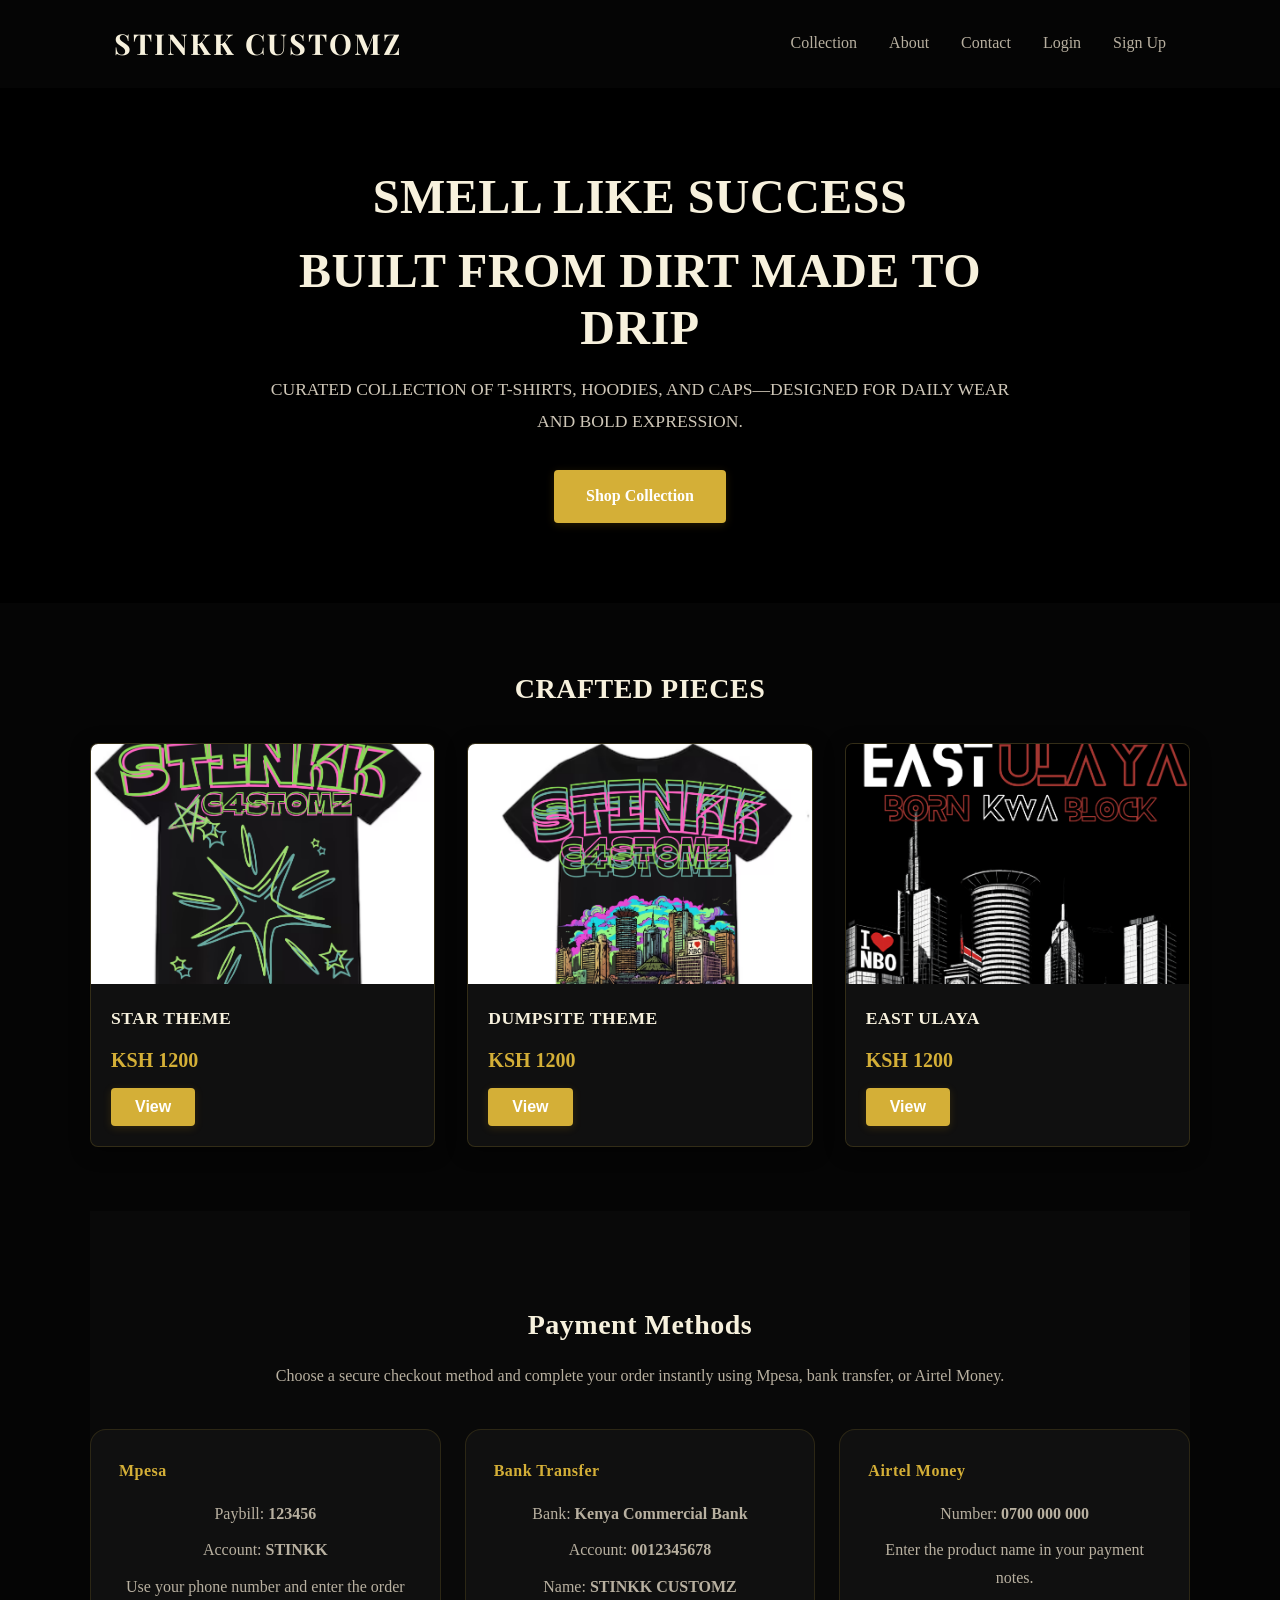
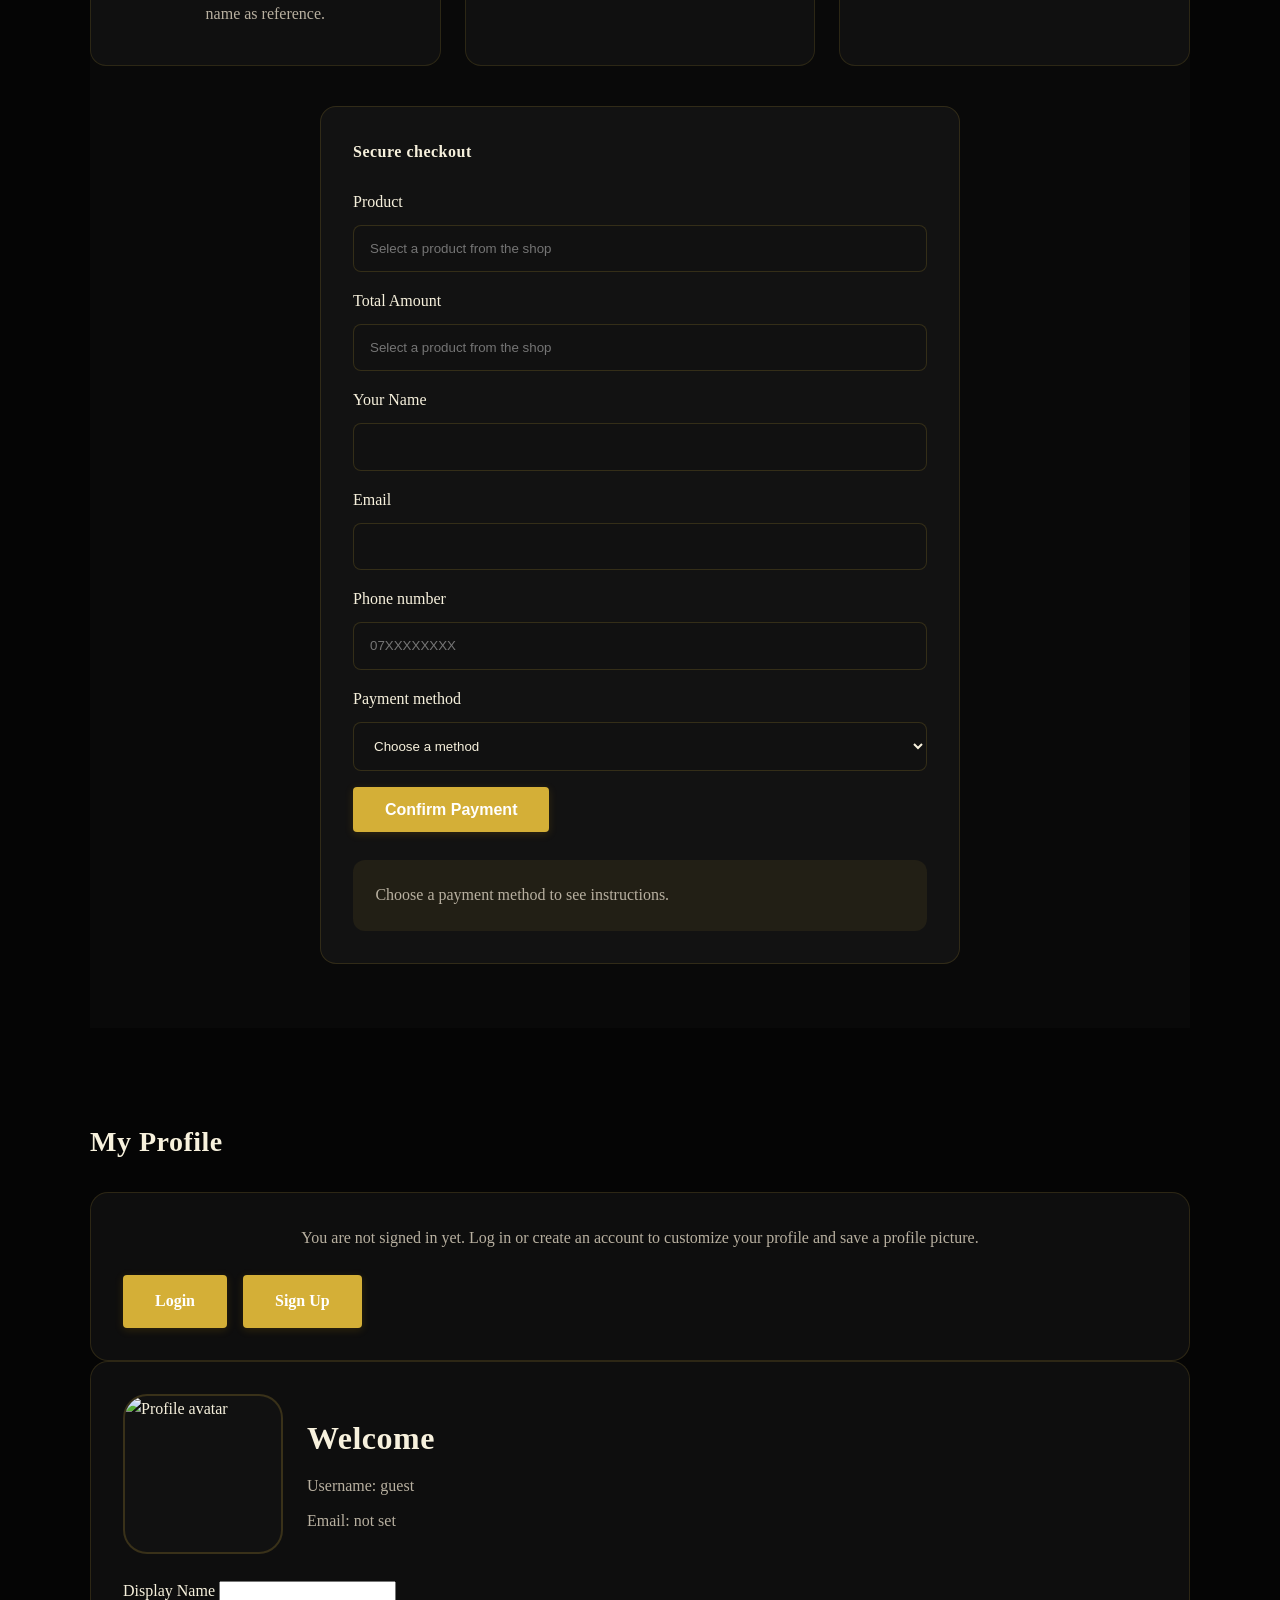
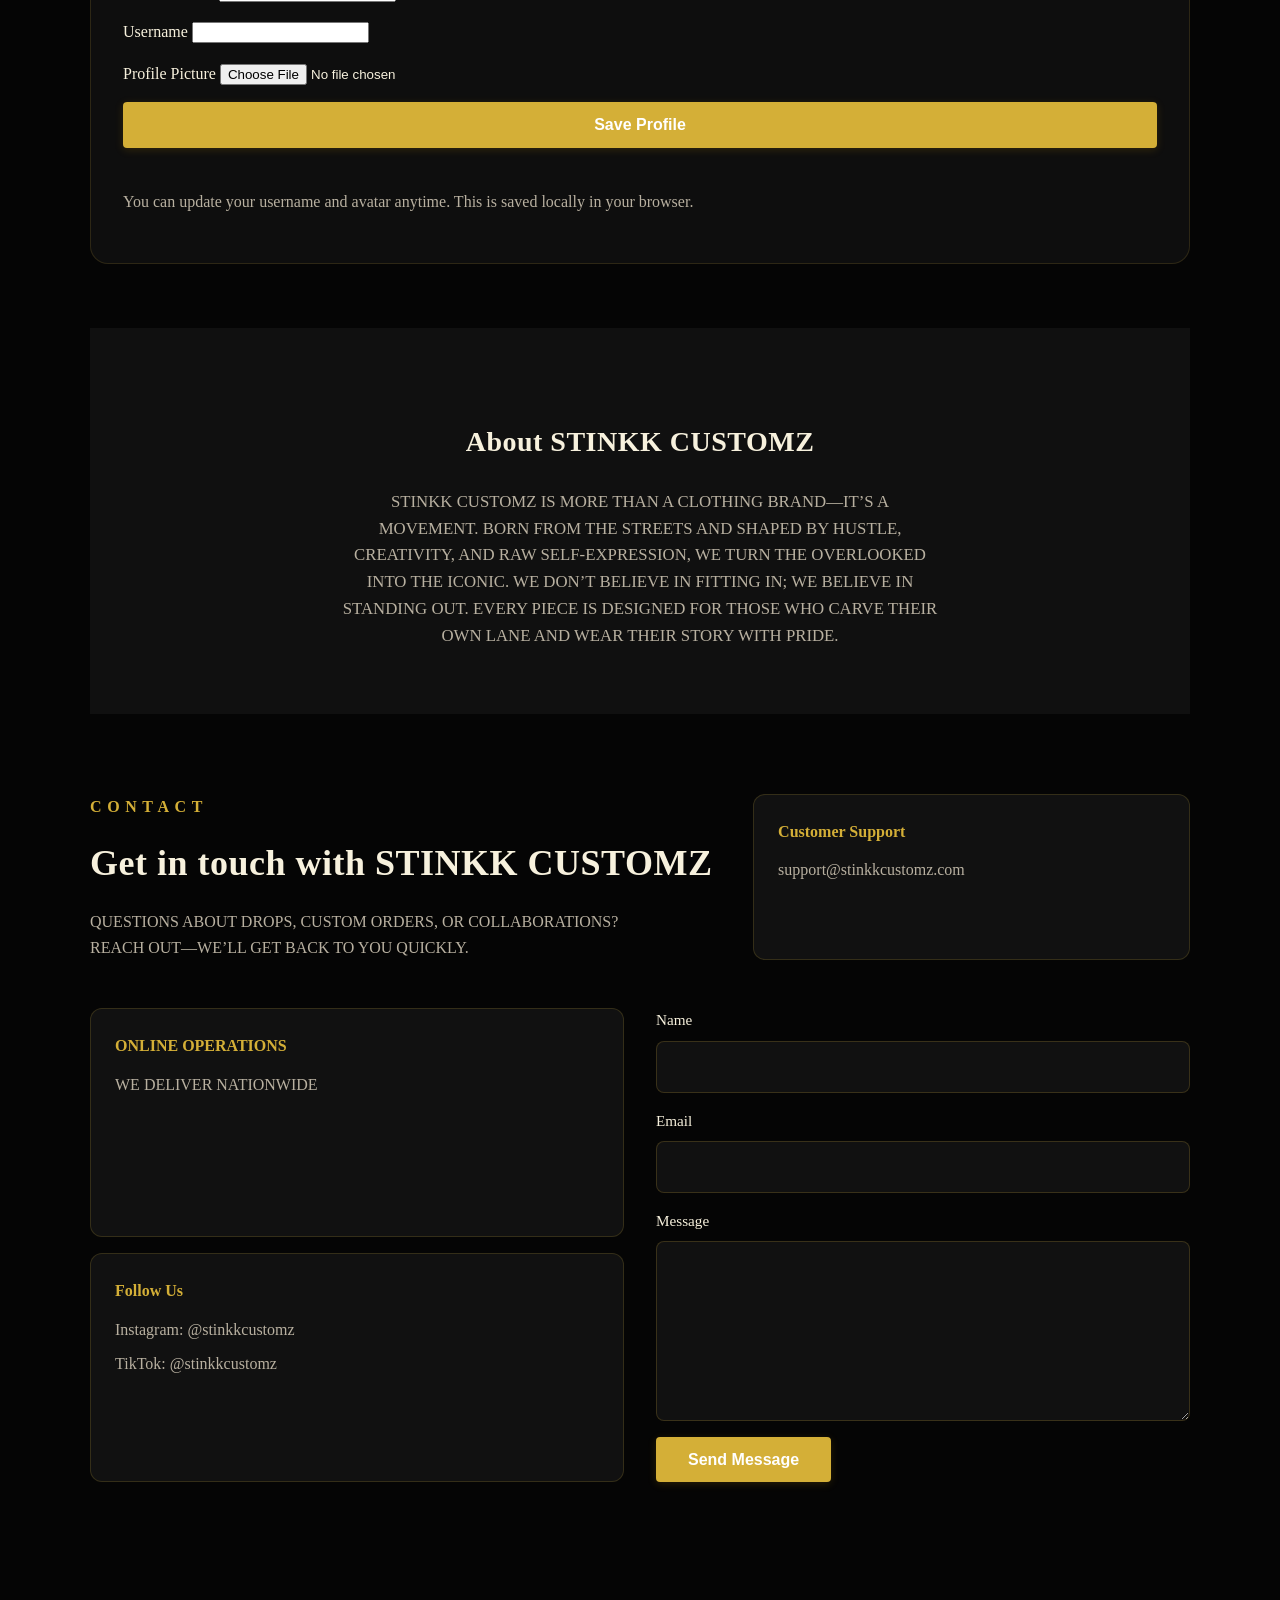
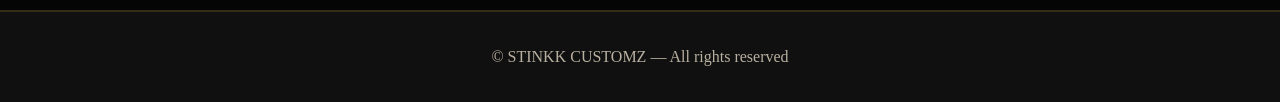
==== commit 092f7ef6: "Add files via upload deploy updated site with payment and profile features" ====
--- a/index.html
+++ b/index.html
@@ -132,6 +132,42 @@
       </div>
     </section>
 
+    <section id="user" class="profile container">
+      <h3>My Profile</h3>
+      <div id="profileEmpty" class="profile-empty">
+        <p>You are not signed in yet. Log in or create an account to customize your profile and save a profile picture.</p>
+        <div class="profile-actions">
+          <a class="btn" href="login.html">Login</a>
+          <a class="btn" href="signup.html">Sign Up</a>
+        </div>
+      </div>
+      <div id="profileCard" class="profile-card hidden">
+        <div class="profile-header">
+          <div class="avatar-preview">
+            <img id="avatarPreview" src="https://via.placeholder.com/160x160.png?text=Avatar" alt="Profile avatar">
+          </div>
+          <div class="profile-summary">
+            <h4 id="profileDisplayName">Welcome</h4>
+            <p id="profileUsername">Username: <span>guest</span></p>
+            <p id="profileEmail">Email: <span>not set</span></p>
+          </div>
+        </div>
+        <form id="profileForm" class="profile-form">
+          <label>Display Name
+            <input type="text" name="displayName" required>
+          </label>
+          <label>Username
+            <input type="text" name="username" required>
+          </label>
+          <label>Profile Picture
+            <input type="file" name="avatar" accept="image/*">
+          </label>
+          <button class="btn" type="submit">Save Profile</button>
+        </form>
+        <p class="profile-note">You can update your username and avatar anytime. This is saved locally in your browser.</p>
+      </div>
+    </section>
+
     <section id="about" class="about container">
       <h3>About STINKK CUSTOMZ</h3>
       <p>STINKK CUSTOMZ IS MORE THAN A CLOTHING BRAND—IT’S A MOVEMENT. BORN FROM THE STREETS AND SHAPED BY HUSTLE, CREATIVITY, AND RAW SELF-EXPRESSION, WE TURN THE OVERLOOKED INTO THE ICONIC. WE DON’T BELIEVE IN FITTING IN; WE BELIEVE IN STANDING OUT. EVERY PIECE IS DESIGNED FOR THOSE WHO CARVE THEIR OWN LANE AND WEAR THEIR STORY WITH PRIDE.</p>
--- a/styles.css
+++ b/styles.css
@@ -25,6 +25,19 @@
 }
 
 body {
+  opacity: 0;
+  transition: opacity 0.35s ease;
+}
+
+body.page-loaded {
+  opacity: 1;
+}
+
+body.fade-out {
+  opacity: 0;
+}
+
+body {
   font-family: 'Times New Roman', Times, serif;
   margin: 0;
   color: var(--text-primary);
@@ -767,11 +780,83 @@
   box-shadow: 0 0 0 3px rgba(212, 175, 55, 0.12);
 }
 
-.auth-footer {
-  margin: 1rem 0 0;
-  text-align: center;
-  color: var(--text-secondary);
-}
+  .profile {
+    padding: 4rem 0;
+  }
+
+  .profile-card {
+    background: rgba(255, 255, 255, 0.04);
+    border: 1px solid rgba(212, 175, 55, 0.15);
+    border-radius: 18px;
+    padding: 2rem;
+    display: grid;
+    gap: 1.5rem;
+  }
+
+  .profile-header {
+    display: flex;
+    align-items: center;
+    gap: 1.5rem;
+    flex-wrap: wrap;
+  }
+
+  .avatar-preview {
+    width: 160px;
+    height: 160px;
+    border-radius: 24px;
+    overflow: hidden;
+    border: 2px solid rgba(212, 175, 55, 0.2);
+    background: #111;
+    flex-shrink: 0;
+  }
+
+  .avatar-preview img {
+    width: 100%;
+    height: 100%;
+    object-fit: cover;
+    display: block;
+  }
+
+  .profile-summary h4 {
+    margin: 0;
+    color: var(--text-primary);
+    font-size: 2rem;
+  }
+
+  .profile-summary p {
+    margin: 0.5rem 0 0;
+    color: var(--text-secondary);
+    line-height: 1.7;
+  }
+
+  .profile-form {
+    display: grid;
+    gap: 1rem;
+  }
+
+  .profile-actions {
+    display: flex;
+    gap: 1rem;
+    flex-wrap: wrap;
+  }
+
+  .profile-note {
+    color: var(--text-secondary);
+    margin-top: 1rem;
+    line-height: 1.7;
+  }
+
+  .profile-empty {
+    background: rgba(255, 255, 255, 0.04);
+    border: 1px solid rgba(212, 175, 55, 0.15);
+    border-radius: 18px;
+    padding: 2rem;
+    text-align: center;
+  }
+
+  .profile-empty p {
+    margin: 0 0 1.5rem;
+  }
 
 .auth-footer a {
   color: var(--accent);
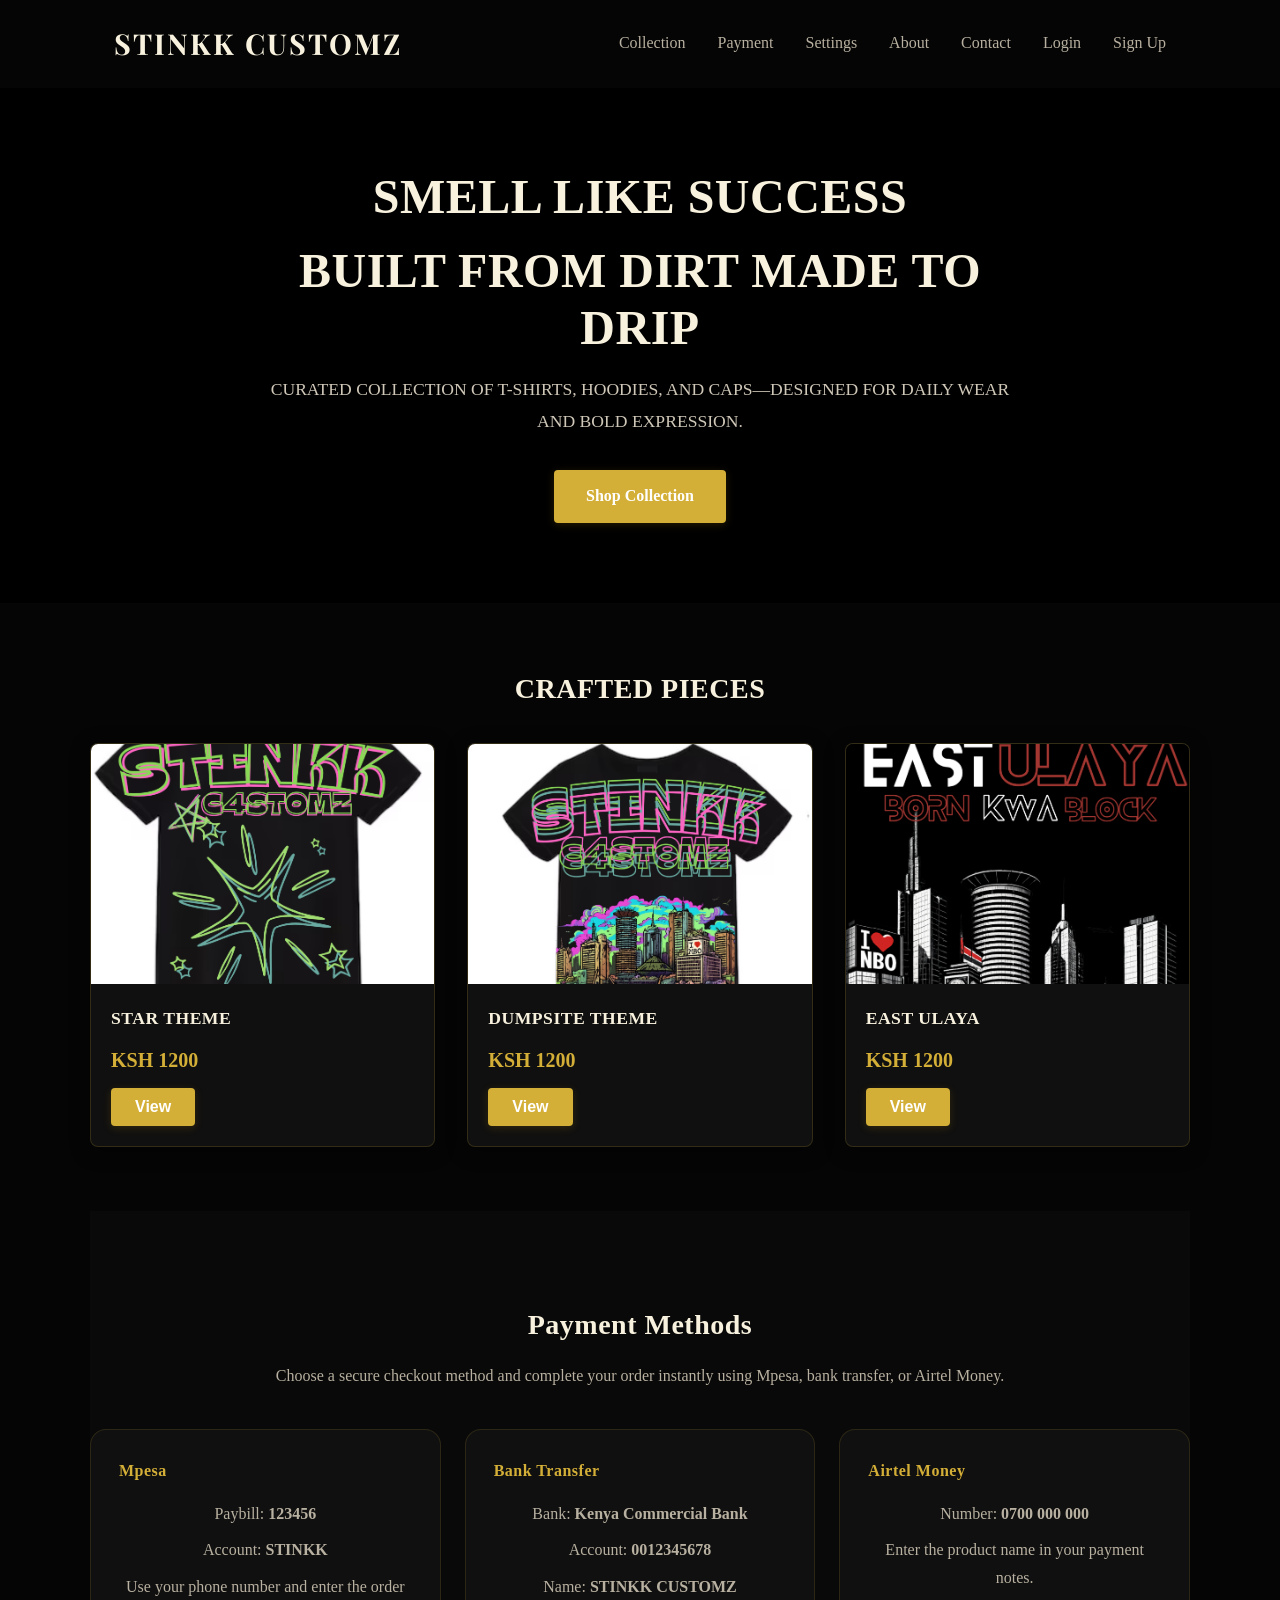
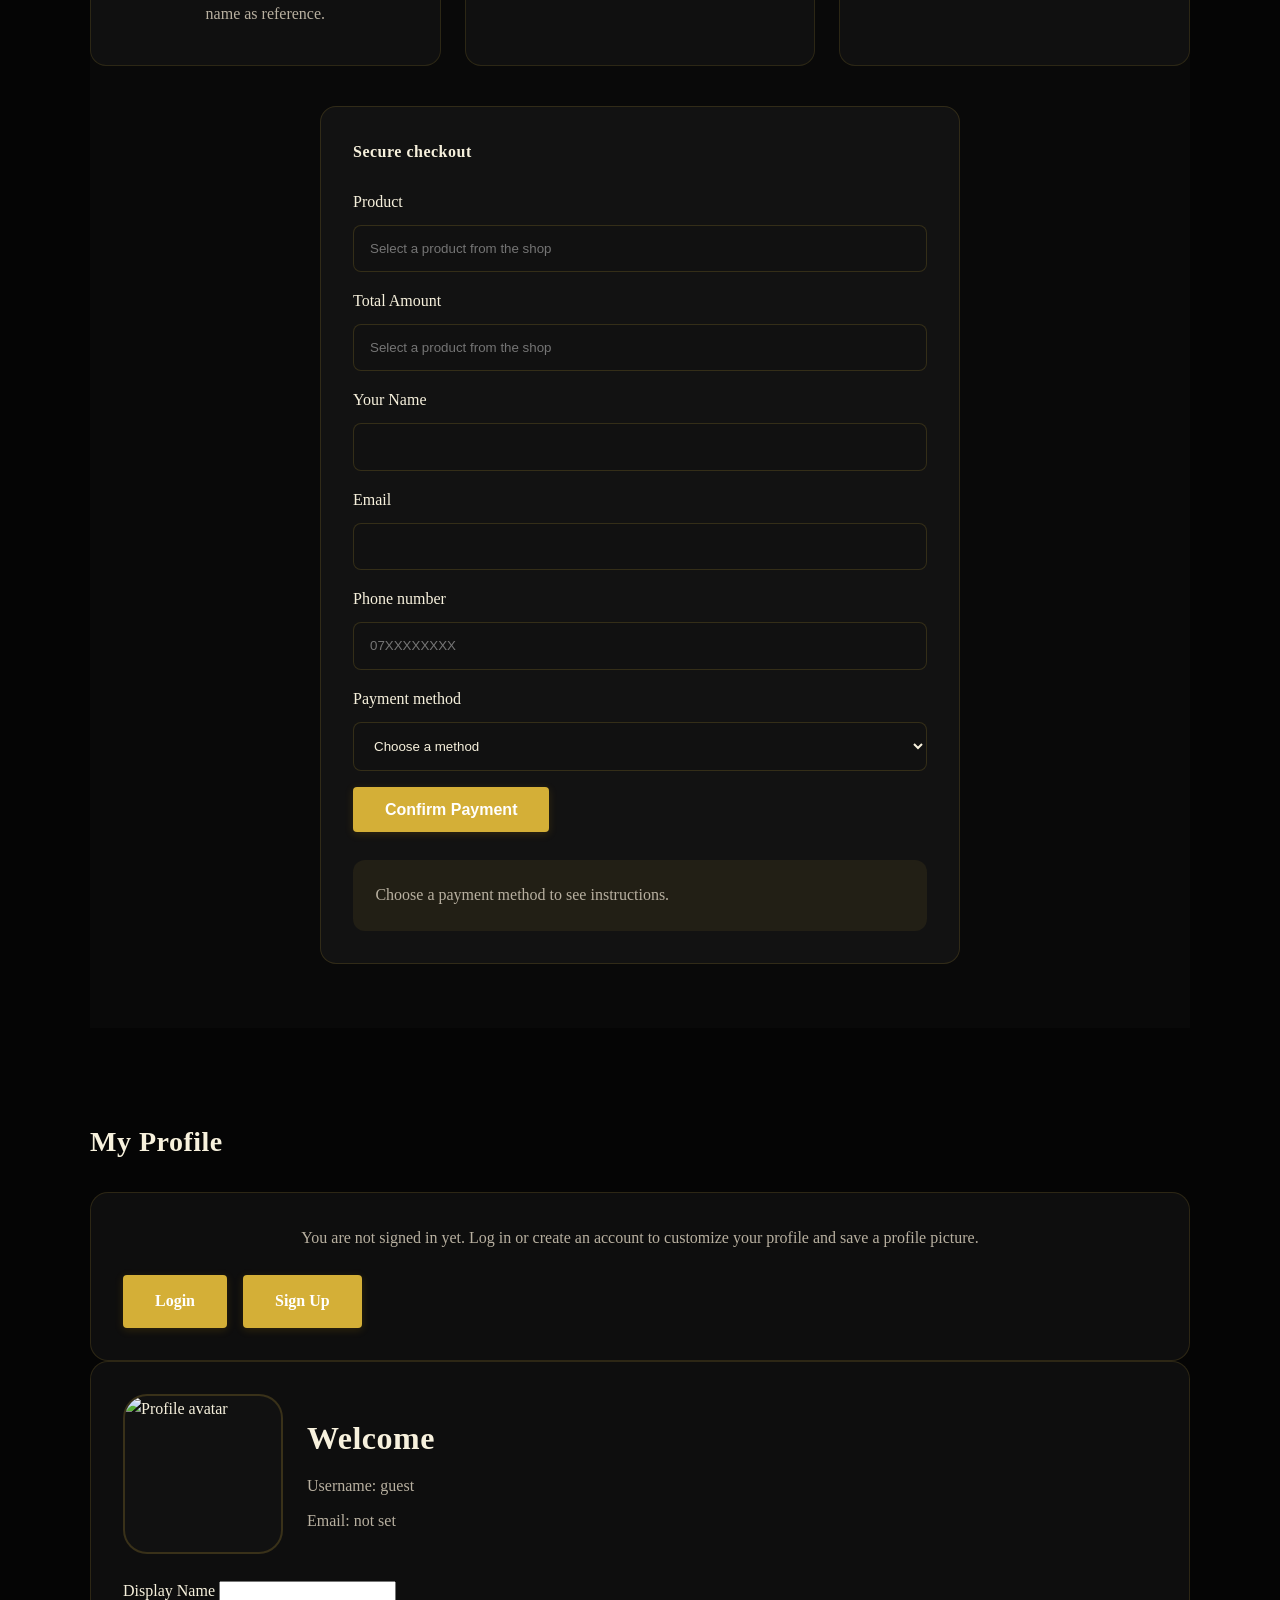
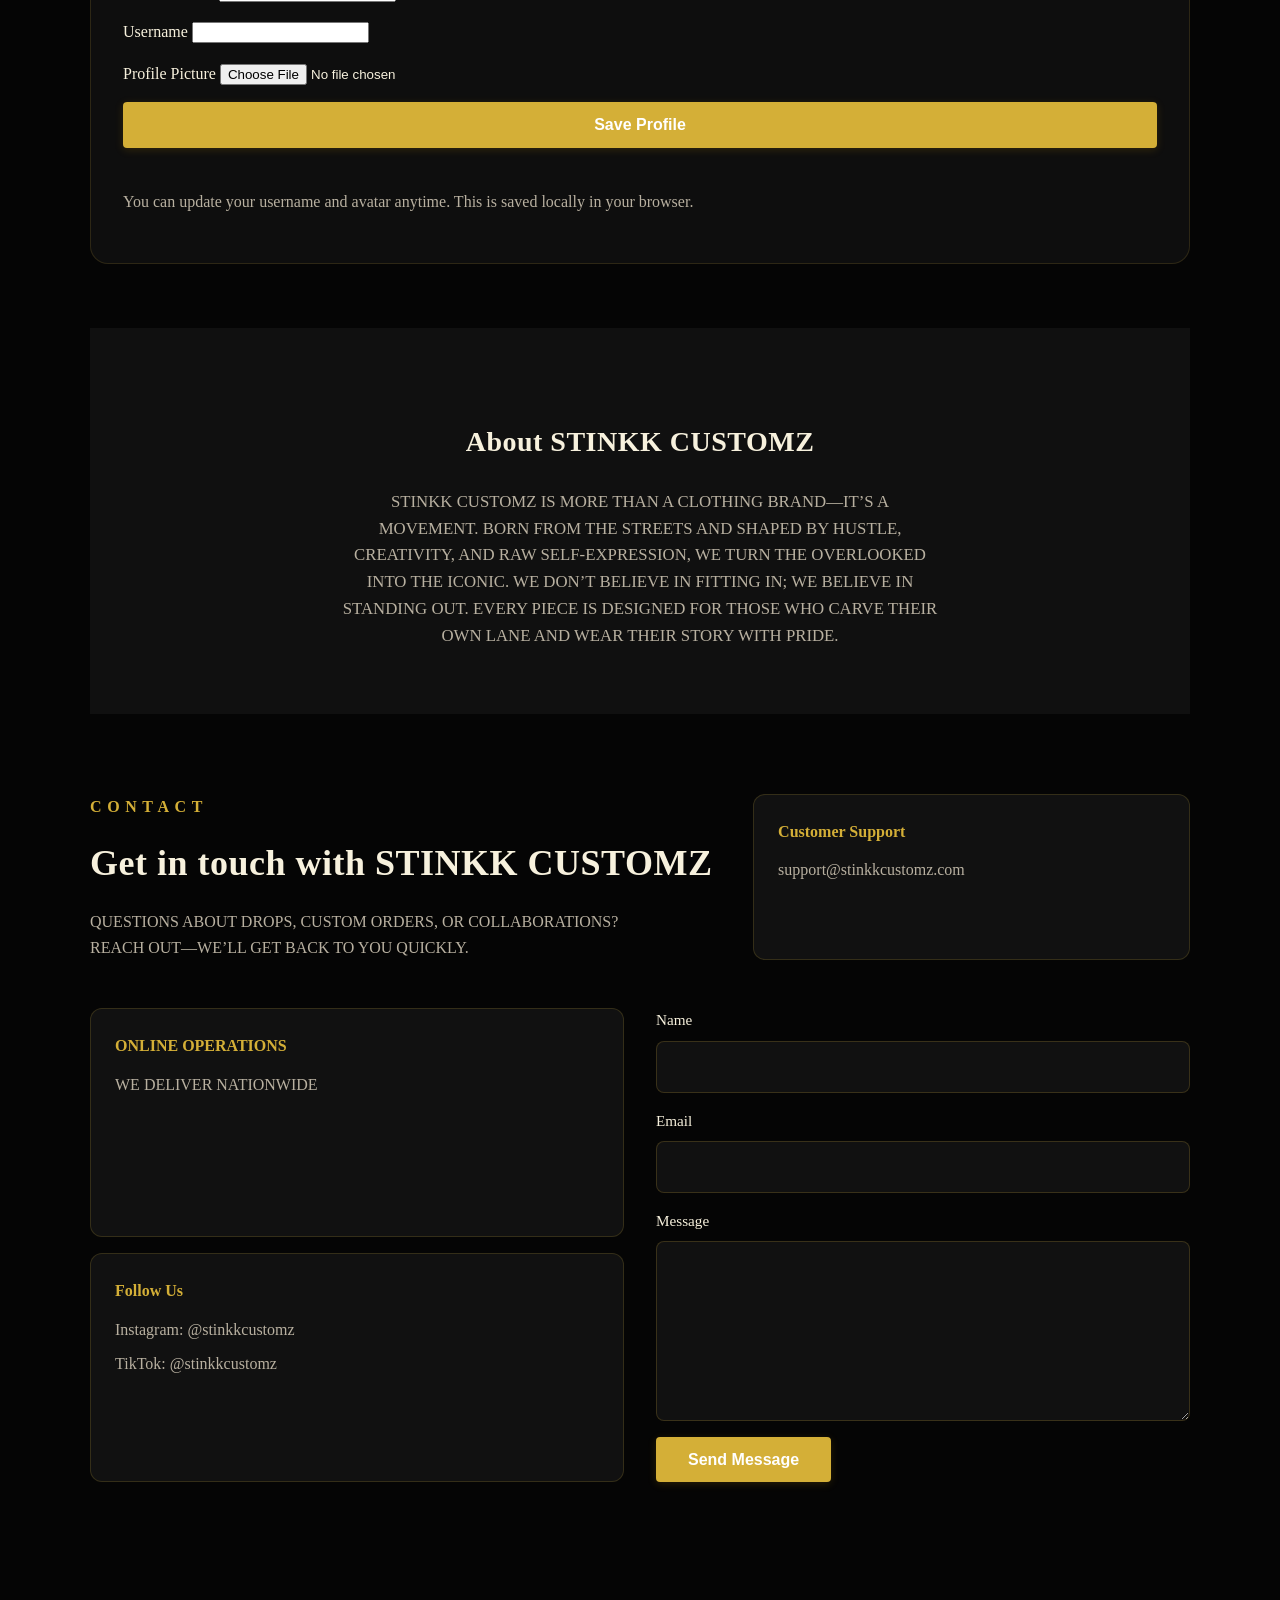
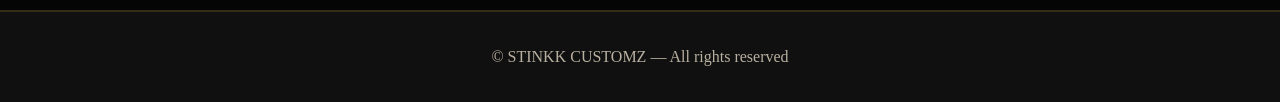
==== commit 3cd8f804: "Add files via upload update" ====
--- a/index.html
+++ b/index.html
@@ -6,12 +6,12 @@
   <title>STINKK CUSTOMZ — Preset</title>
   <meta name="description" content="STINKK CUSTOMZ — Streetwear and curated drops. Shop T-shirts, hoodies, caps and limited collections.">
   <meta name="robots" content="index, follow">
-  <link rel="canonical" href="https://amushde.github.io/stinkkcustomzz/">
+  <link rel="canonical" href="https://AMUSHDE.github.io/stinkkxustomzz/">
   <meta property="og:title" content="STINKK CUSTOMZ — Streetwear & Drops">
   <meta property="og:description" content="SMELL LIKE SUCCESS — curated collections of T-shirts, hoodies and caps.">
   <meta property="og:type" content="website">
-  <meta property="og:url" content="https://amushde.github.io/stinkkcustomzz/">
-  <meta property="og:image" content="https://amushde.github.io/stinkkcustomzz/3.png">
+  <meta property="og:url" content="https://AMUSHDE.github.io/stinkkxustomzz/">
+  <meta property="og:image" content="https://AMUSHDE.github.io/stinkkxustomzz/3.png">
   <link rel="sitemap" type="application/xml" title="Sitemap" href="/sitemap.xml">
   <link href="https://fonts.googleapis.com/css2?family=Playfair+Display:wght@400;700&family=Inter:wght@300;400;600&display=swap" rel="stylesheet">
   <link rel="stylesheet" href="styles.css">
@@ -22,6 +22,9 @@
       <h1 class="logo">STINKK CUSTOMZ</h1>
       <nav class="nav">
         <a href="#collection">Collection</a>
+        <a href="#payment">Payment</a>
+        <a href="settings.html">Settings</a>
+        <a href="#user">Profile</a>
         <a href="#about">About</a>
         <a href="#contact">Contact</a>
         <a href="login.html">Login</a>
--- a/styles.css
+++ b/styles.css
@@ -800,6 +800,37 @@
     flex-wrap: wrap;
   }
 
+  /* SETTINGS */
+  .settings-grid {
+    display: grid;
+    grid-template-columns: 1fr 1fr;
+    gap: 1.5rem;
+    align-items: start;
+  }
+
+  .accounts-list ul {
+    list-style: none;
+    padding: 0;
+    margin: 0;
+    display: grid;
+    gap: 0.75rem;
+  }
+
+  .accounts-list li {
+    background: rgba(255,255,255,0.03);
+    border: 1px solid rgba(212,175,55,0.08);
+    padding: 0.85rem 1rem;
+    border-radius: 8px;
+    display: flex;
+    align-items: center;
+    justify-content: space-between;
+    gap: 0.5rem;
+  }
+
+  .accounts-actions .auth-form {
+    max-width: 100%;
+  }
+
   .avatar-preview {
     width: 160px;
     height: 160px;
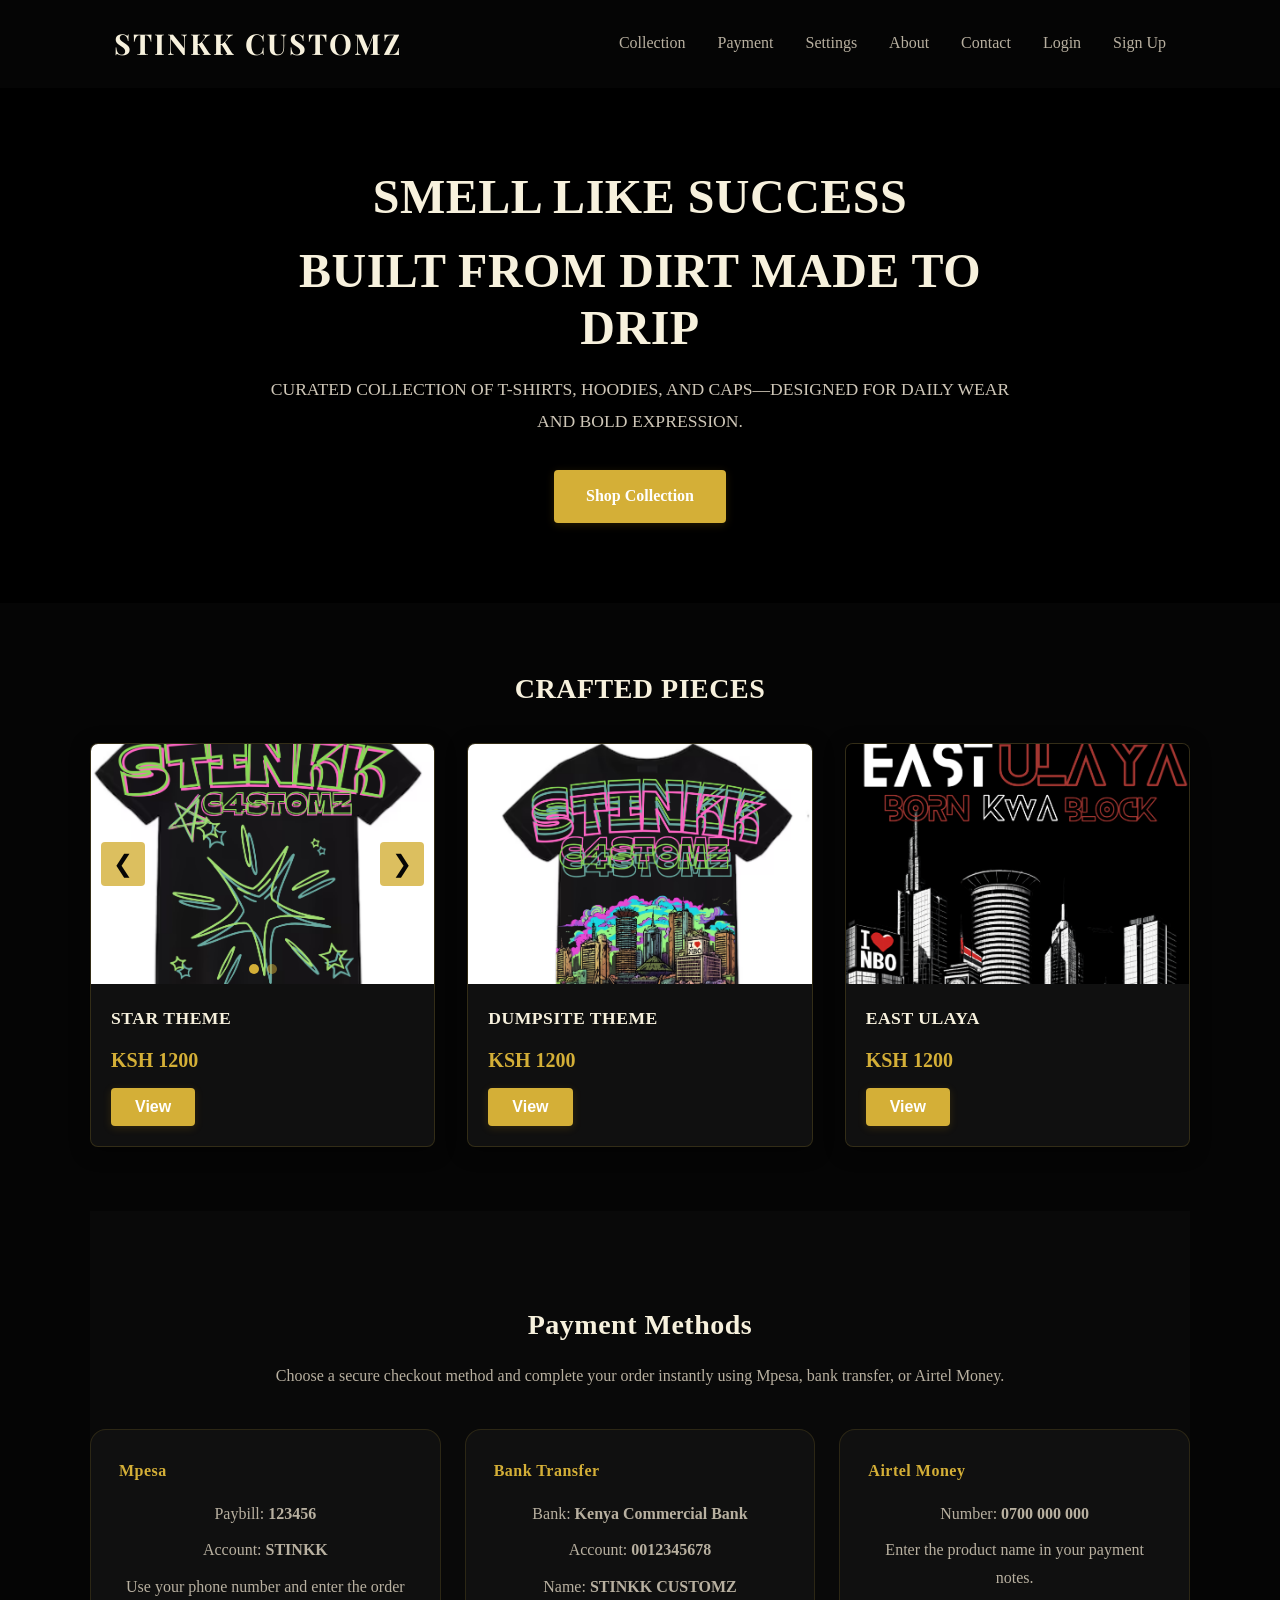
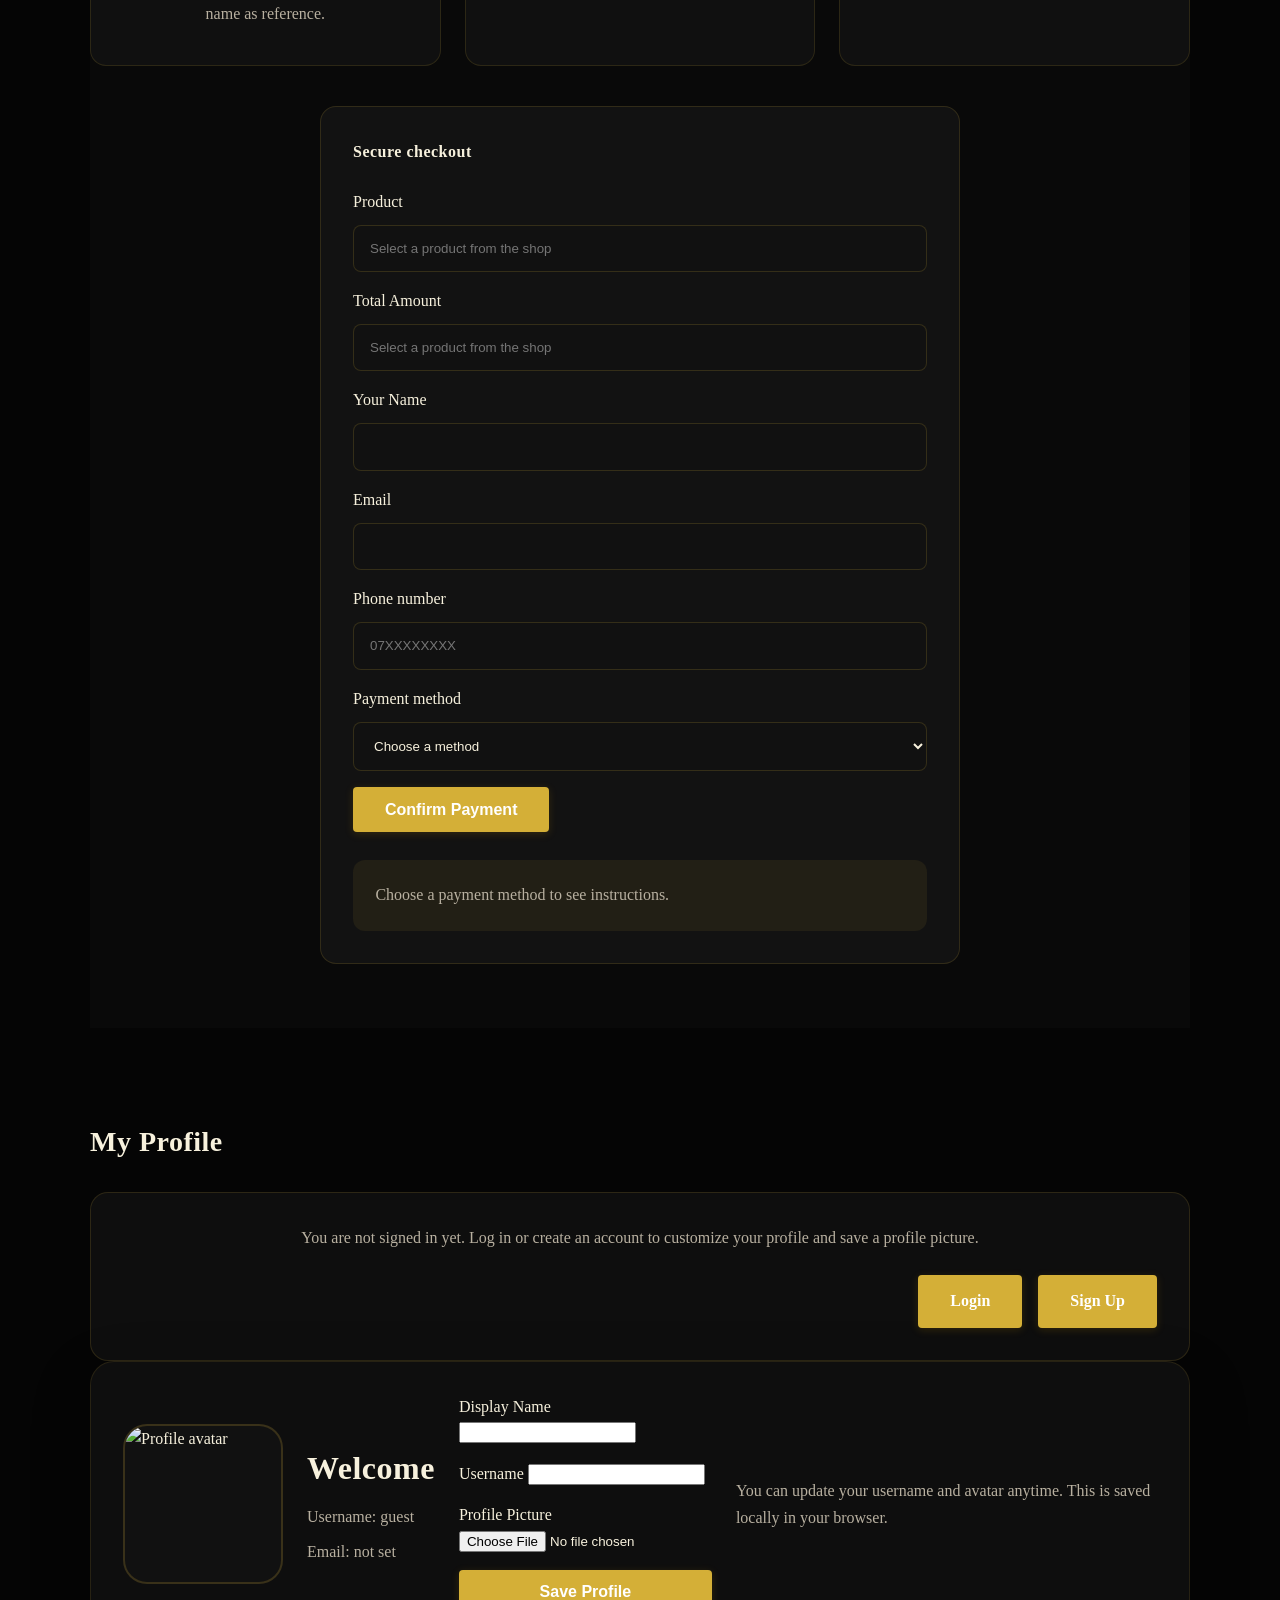
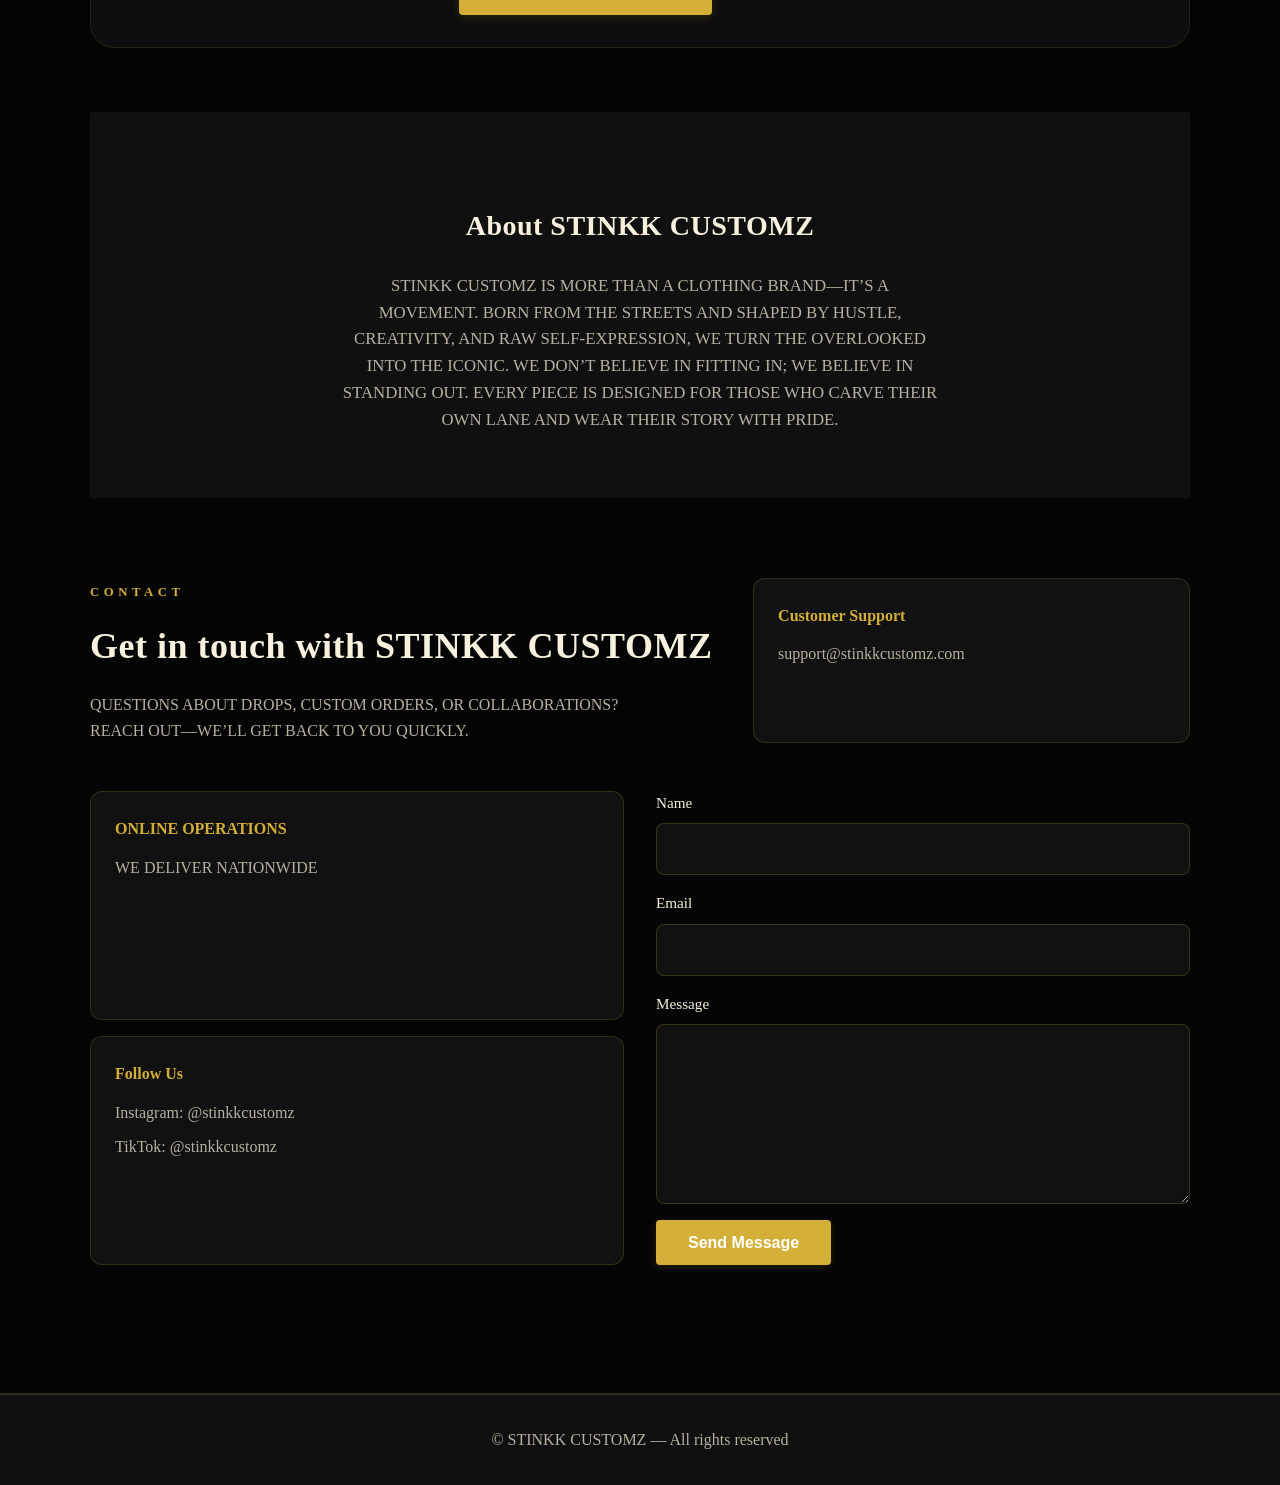
==== commit 99046539: "Add files via upload update" ====
--- a/index.html
+++ b/index.html
@@ -48,7 +48,16 @@
       <div class="grid">
         <!-- Product cards -->
         <article class="card" data-name="STAR THEME" data-price="KSH 1200" data-img="5.png">
-          <img src="5.png" alt="BLACK AND GREEN THEME">
+          <div class="slideshow-container">
+            <img class="slide-img" src="5.png" alt="STAR THEME - Image 1">
+            <img class="slide-img" src="6.png" alt="STAR THEME - Image 2" style="display:none;">
+            <button class="slide-btn prev" onclick="changeSlide(this, -1)">❮</button>
+            <button class="slide-btn next" onclick="changeSlide(this, 1)">❯</button>
+            <div class="slide-dots">
+              <span class="dot active" onclick="currentSlide(0, this)"></span>
+              <span class="dot" onclick="currentSlide(1, this)"></span>
+            </div>
+          </div>
           <div class="meta">
             <h4>STAR THEME</h4>
             <p class="price">KSH 1200</p>
--- a/styles.css
+++ b/styles.css
@@ -250,6 +250,74 @@
   transform: scale(1.05);
 }
 
+.slideshow-container {
+  position: relative;
+  width: 100%;
+  height: 240px;
+  background-color: var(--bg);
+}
+
+.slide-img {
+  width: 100%;
+  height: 100%;
+  object-fit: cover;
+  transition: opacity 0.3s ease;
+}
+
+.slide-btn {
+  position: absolute;
+  top: 50%;
+  transform: translateY(-50%);
+  background-color: rgba(212, 175, 55, 0.8);
+  color: var(--bg);
+  border: none;
+  font-size: 1.5rem;
+  padding: 0.5rem 0.75rem;
+  cursor: pointer;
+  transition: background-color 0.3s;
+  border-radius: 4px;
+  z-index: 10;
+}
+
+.slide-btn:hover {
+  background-color: var(--accent);
+}
+
+.slide-btn.prev {
+  left: 10px;
+}
+
+.slide-btn.next {
+  right: 10px;
+}
+
+.slide-dots {
+  position: absolute;
+  bottom: 10px;
+  left: 50%;
+  transform: translateX(-50%);
+  display: flex;
+  gap: 8px;
+  z-index: 10;
+}
+
+.dot {
+  width: 10px;
+  height: 10px;
+  border-radius: 50%;
+  background-color: rgba(212, 175, 55, 0.5);
+  cursor: pointer;
+  transition: background-color 0.3s;
+}
+
+.dot.active {
+  background-color: var(--accent);
+}
+
+.dot:hover {
+  background-color: var(--accent);
+}
+
 .meta {
   padding: 1.25rem;
   display: flex;
@@ -488,6 +556,48 @@
   color: var(--text-primary);
 }
 
+.checkout-summary {
+  background: rgba(255, 255, 255, 0.05);
+  border: 1px solid rgba(212, 175, 55, 0.18);
+  border-radius: 16px;
+  padding: 1.5rem;
+  margin-bottom: 1.5rem;
+  color: var(--text-primary);
+}
+
+.checkout-summary h4 {
+  margin-top: 0;
+  color: var(--accent);
+}
+
+.checkout-summary-card {
+  display: grid;
+  gap: 0.75rem;
+}
+
+.checkout-page {
+  padding: 3rem 0 4rem;
+}
+
+.checkout-page h3 {
+  color: var(--text-primary);
+  margin-bottom: 0.75rem;
+}
+
+.checkout-page p {
+  max-width: 760px;
+  line-height: 1.9;
+  color: var(--text-secondary);
+  margin-bottom: 1.5rem;
+}
+
+.checkout-panel {
+  background: rgba(255, 255, 255, 0.04);
+  border: 1px solid rgba(212, 175, 55, 0.16);
+  border-radius: 16px;
+  padding: 2rem;
+}
+
 .checkout-panel input,
 .checkout-panel select {
   width: 100%;
@@ -496,6 +606,11 @@
   border: 1px solid rgba(212, 175, 55, 0.18);
   background-color: #111;
   color: var(--text-primary);
+}
+
+.checkout-summary.hidden,
+.checkout-panel.hidden {
+  display: none;
 }
 
 .payment-instructions {
@@ -889,6 +1004,283 @@
     margin: 0 0 1.5rem;
   }
 
+  .settings-page {
+    padding: 4rem 0 5rem;
+  }
+
+  .settings-hero {
+    display: flex;
+    align-items: center;
+    justify-content: space-between;
+    gap: 2rem;
+    padding: 3rem 0 2rem;
+  }
+
+  .hero-copy {
+    max-width: 760px;
+  }
+
+  .eyebrow {
+    display: inline-block;
+    margin-bottom: 1rem;
+    text-transform: uppercase;
+    letter-spacing: 0.4em;
+    font-size: 0.8rem;
+    font-weight: 700;
+    color: var(--accent);
+  }
+
+  .settings-hero h1 {
+    margin: 0 0 1rem;
+    font-size: clamp(2.5rem, 4vw, 3.6rem);
+    line-height: 1.05;
+    color: var(--text-primary);
+  }
+
+  .settings-hero p {
+    max-width: 620px;
+    color: var(--text-secondary);
+    line-height: 1.8;
+    font-size: 1rem;
+  }
+
+  .hero-action {
+    display: flex;
+    justify-content: flex-end;
+  }
+
+  .btn-pill {
+    border-radius: 999px;
+    padding: 1rem 2.25rem;
+    font-weight: 700;
+  }
+
+  .btn-secondary {
+    background: rgba(255, 255, 255, 0.08);
+    color: var(--text-primary);
+    border: 1px solid rgba(212, 175, 55, 0.18);
+  }
+
+  .btn-secondary:hover {
+    background: rgba(212, 175, 55, 0.15);
+    color: #fff;
+  }
+
+  .settings-profile-section {
+    margin-bottom: 3rem;
+  }
+
+  .profile-card {
+    display: grid;
+    grid-template-columns: auto 1fr auto;
+    gap: 1.5rem;
+    align-items: center;
+    padding: 2rem;
+    border-radius: 24px;
+    background: rgba(255, 255, 255, 0.04);
+    border: 1px solid rgba(212, 175, 55, 0.12);
+    box-shadow: 0 20px 60px rgba(0, 0, 0, 0.22);
+  }
+
+  .profile-image {
+    width: 130px;
+    height: 130px;
+    border-radius: 28px;
+    overflow: hidden;
+    border: 1px solid rgba(212, 175, 55, 0.18);
+    background: #111;
+  }
+
+  .profile-image img {
+    width: 100%;
+    height: 100%;
+    object-fit: cover;
+    display: block;
+  }
+
+  .profile-details {
+    display: grid;
+    gap: 0.5rem;
+  }
+
+  .profile-label {
+    text-transform: uppercase;
+    letter-spacing: 0.35em;
+    color: var(--accent);
+    font-size: 0.8rem;
+    font-weight: 700;
+  }
+
+  .profile-details h2 {
+    margin: 0;
+    font-size: 2.25rem;
+    color: var(--text-primary);
+  }
+
+  .profile-details p {
+    margin: 0;
+    color: var(--text-secondary);
+    line-height: 1.75;
+  }
+
+  .profile-status {
+    grid-column: 1 / -1;
+    color: var(--text-secondary);
+    line-height: 1.8;
+    margin-top: 0.75rem;
+  }
+
+  .profile-actions {
+    display: flex;
+    justify-content: flex-end;
+  }
+
+  .settings-grid {
+    display: grid;
+    grid-template-columns: repeat(2, minmax(0, 1fr));
+    gap: 1.5rem;
+  }
+
+  .settings-card {
+    padding: 1.75rem;
+    border-radius: 22px;
+    background: rgba(255, 255, 255, 0.04);
+    border: 1px solid rgba(212, 175, 55, 0.1);
+    box-shadow: 0 18px 55px rgba(0, 0, 0, 0.15);
+    transition: transform var(--transition), border-color var(--transition), box-shadow var(--transition);
+  }
+
+  .settings-card:hover {
+    transform: translateY(-4px);
+    border-color: rgba(212, 175, 55, 0.18);
+    box-shadow: 0 24px 65px rgba(0, 0, 0, 0.22);
+  }
+
+  .settings-card h3 {
+    margin: 0 0 1rem;
+    font-size: 1rem;
+    letter-spacing: 0.25em;
+    text-transform: uppercase;
+    color: var(--accent);
+  }
+
+  .settings-card p {
+    margin: 0 0 1.25rem;
+    color: var(--text-secondary);
+    line-height: 1.8;
+    font-size: 0.98rem;
+  }
+
+  .settings-list {
+    list-style: none;
+    margin: 0;
+    padding: 0;
+    display: grid;
+    gap: 0.75rem;
+  }
+
+  .settings-list li {
+    display: flex;
+    align-items: center;
+    justify-content: space-between;
+    gap: 0.75rem;
+    padding: 1rem 1rem;
+    border-radius: 16px;
+    background: rgba(255, 255, 255, 0.03);
+    border: 1px solid rgba(255, 255, 255, 0.05);
+    color: var(--text-primary);
+    font-size: 0.96rem;
+  }
+
+  .settings-list li::before {
+    content: '•';
+    color: var(--accent);
+    display: inline-block;
+    width: 1rem;
+    margin-right: 0.5rem;
+    font-size: 1.2rem;
+    line-height: 1;
+  }
+
+  .settings-footer {
+    padding-top: 2.5rem;
+  }
+
+  .settings-actions {
+    display: flex;
+    gap: 1rem;
+    flex-wrap: wrap;
+    align-items: center;
+  }
+
+  .btn-outline {
+    background: transparent;
+    color: var(--text-primary);
+    border: 1px solid rgba(212, 175, 55, 0.18);
+  }
+
+  .btn-outline:hover {
+    background: rgba(212, 175, 55, 0.08);
+  }
+
+  .btn-ghost {
+    background: transparent;
+    color: var(--text-primary);
+    border: 1px solid rgba(255, 255, 255, 0.12);
+  }
+
+  .btn-ghost:hover {
+    background: rgba(255, 255, 255, 0.06);
+  }
+
+  @media (max-width: 900px) {
+    .settings-grid {
+      grid-template-columns: 1fr;
+    }
+
+    .settings-hero {
+      flex-direction: column;
+      align-items: flex-start;
+    }
+
+    .profile-card {
+      grid-template-columns: 1fr;
+      text-align: left;
+    }
+
+    .profile-actions {
+      justify-content: flex-start;
+    }
+  }
+
+  @media (max-width: 640px) {
+    .container {
+      padding: 0 1rem;
+    }
+
+    .settings-hero h1 {
+      font-size: 2rem;
+    }
+
+    .settings-hero {
+      padding-top: 2rem;
+    }
+
+    .profile-card {
+      padding: 1.5rem;
+    }
+
+    .profile-image {
+      width: 120px;
+      height: 120px;
+      margin: 0 auto;
+    }
+
+    .settings-actions {
+      justify-content: center;
+    }
+  }
+
 .auth-footer a {
   color: var(--accent);
   text-decoration: none;
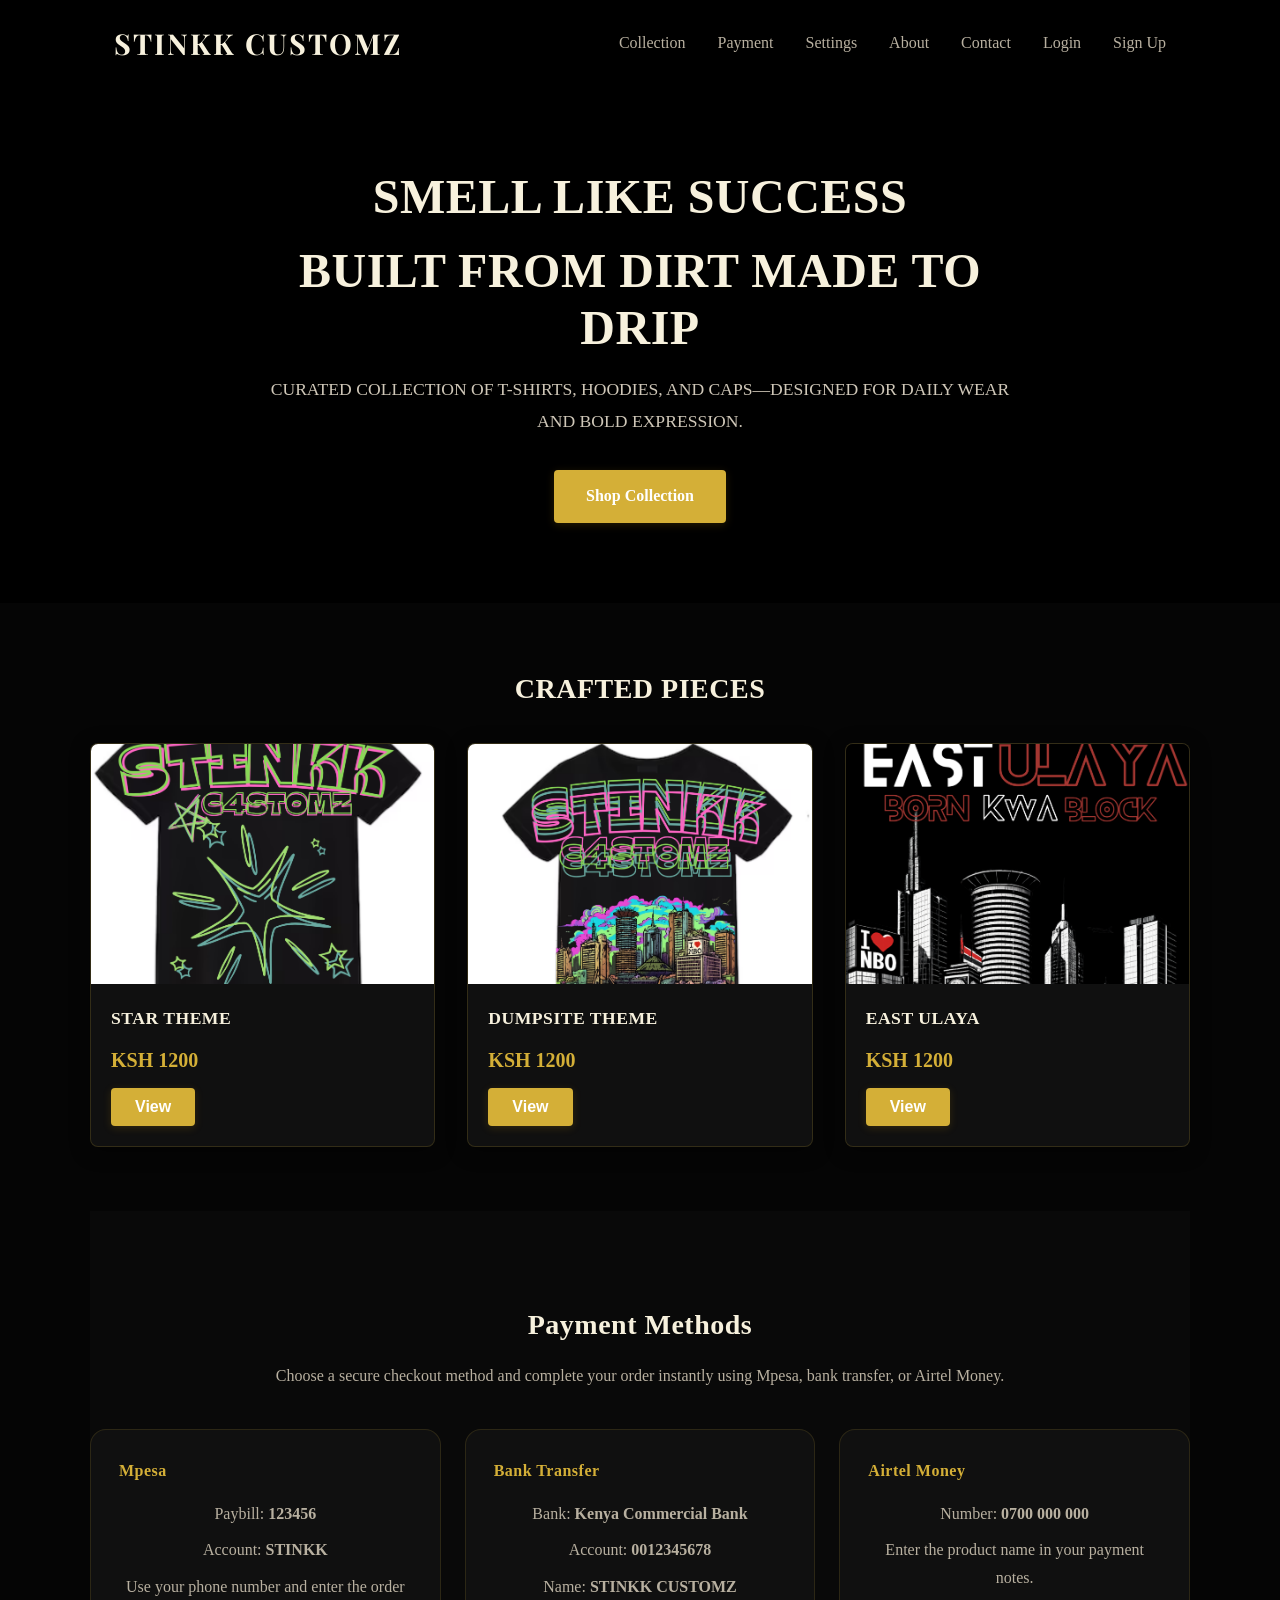
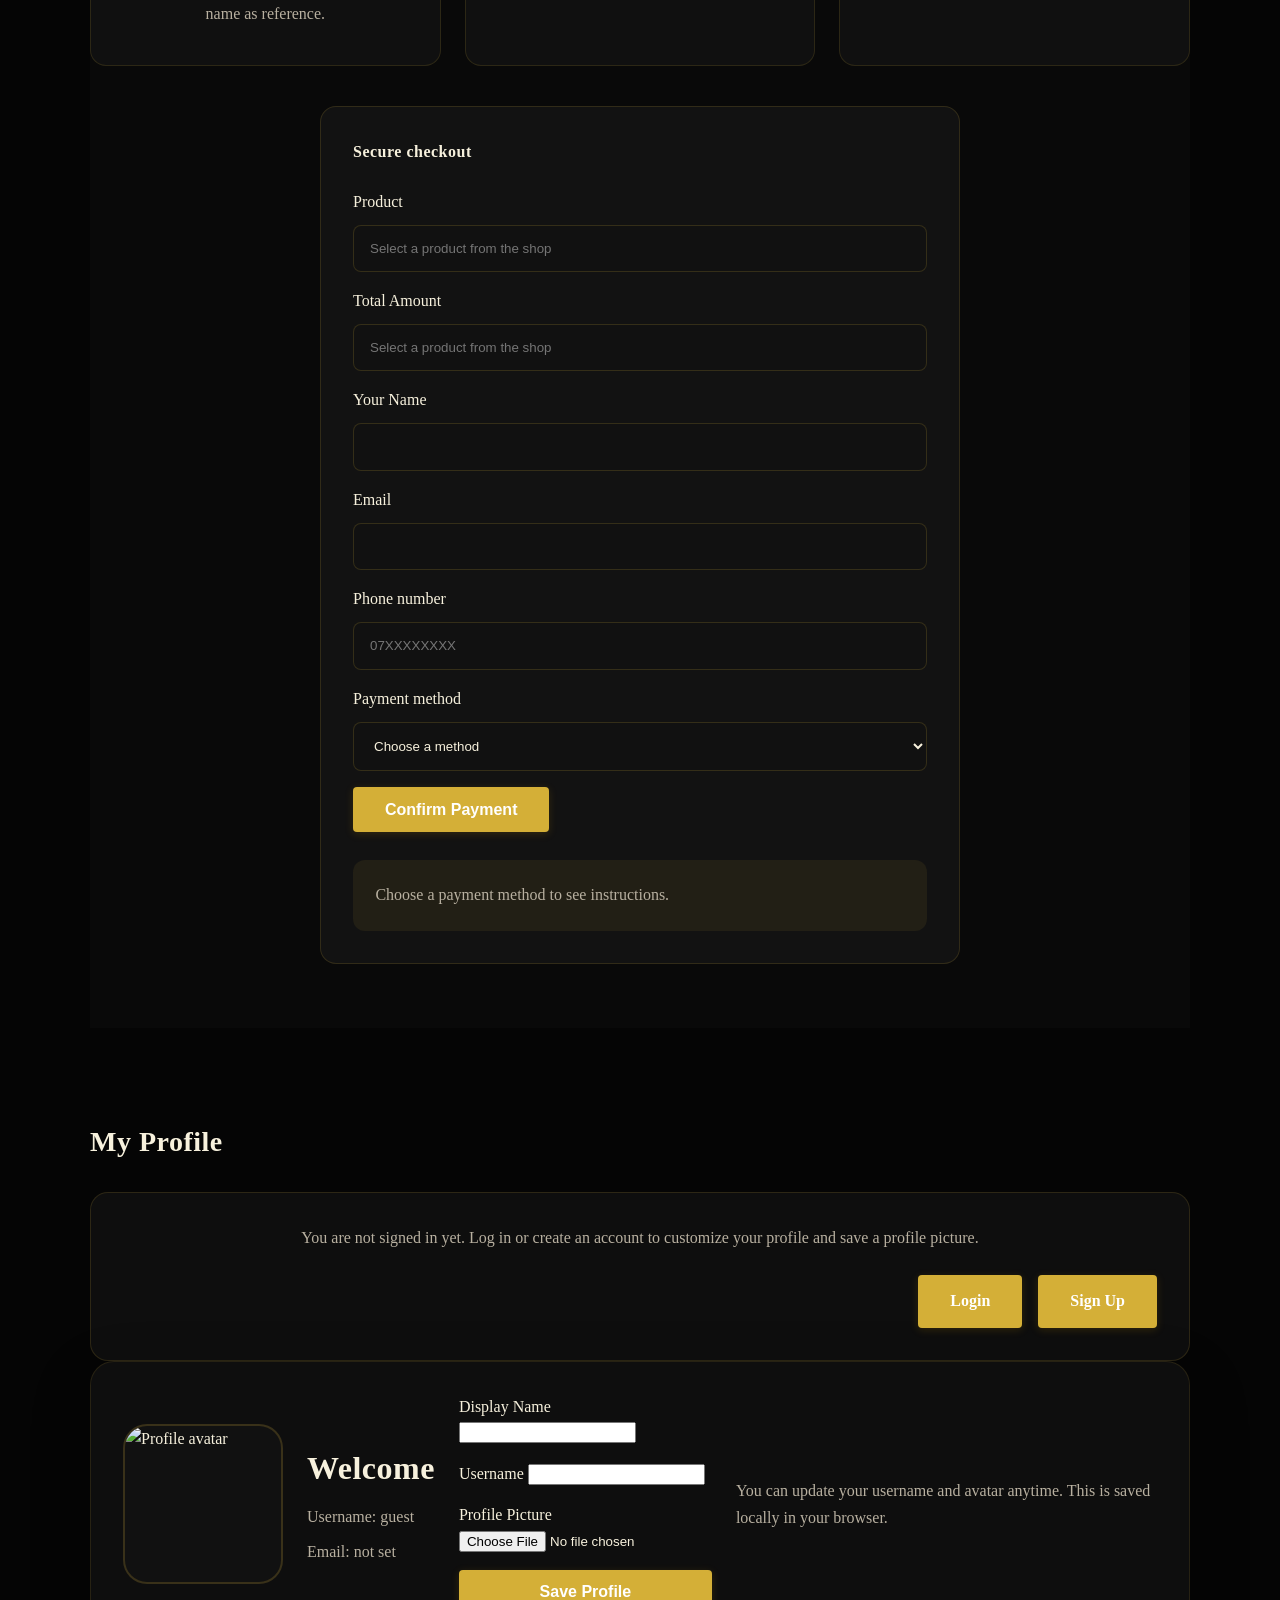
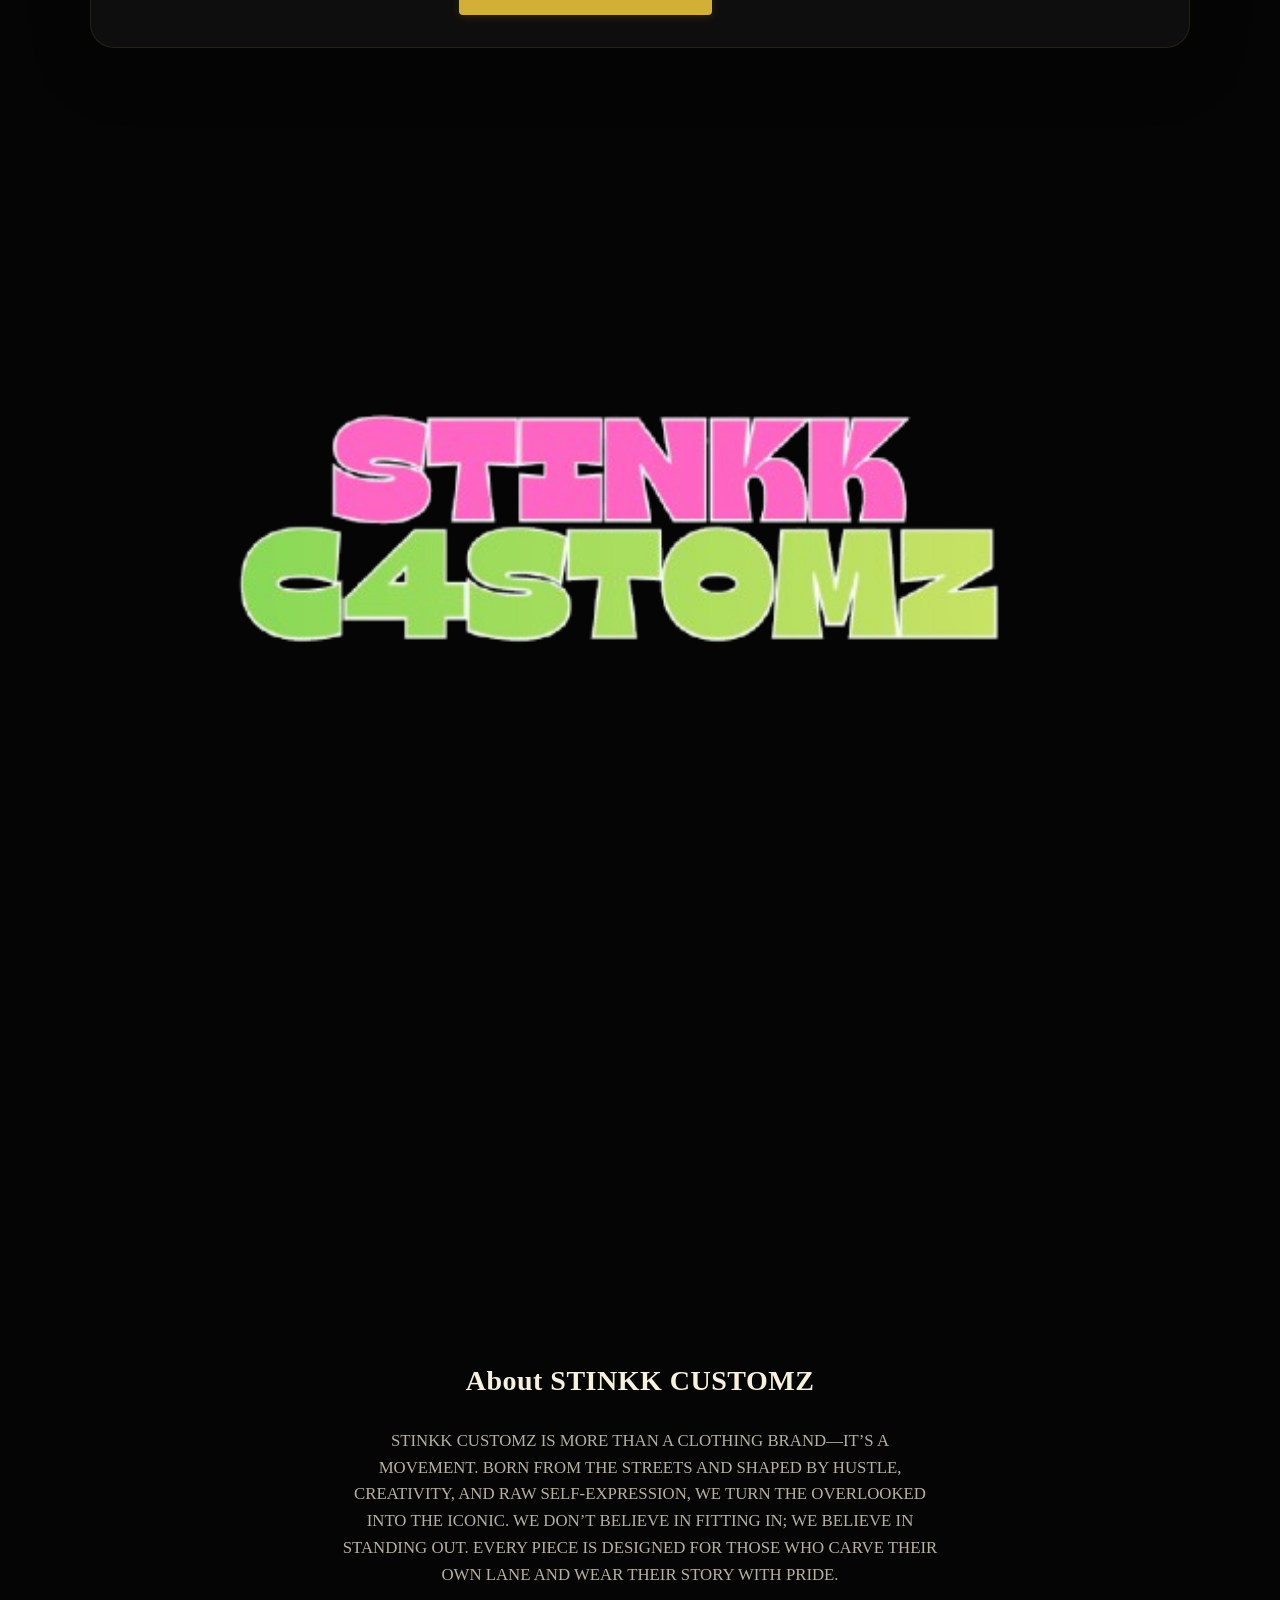
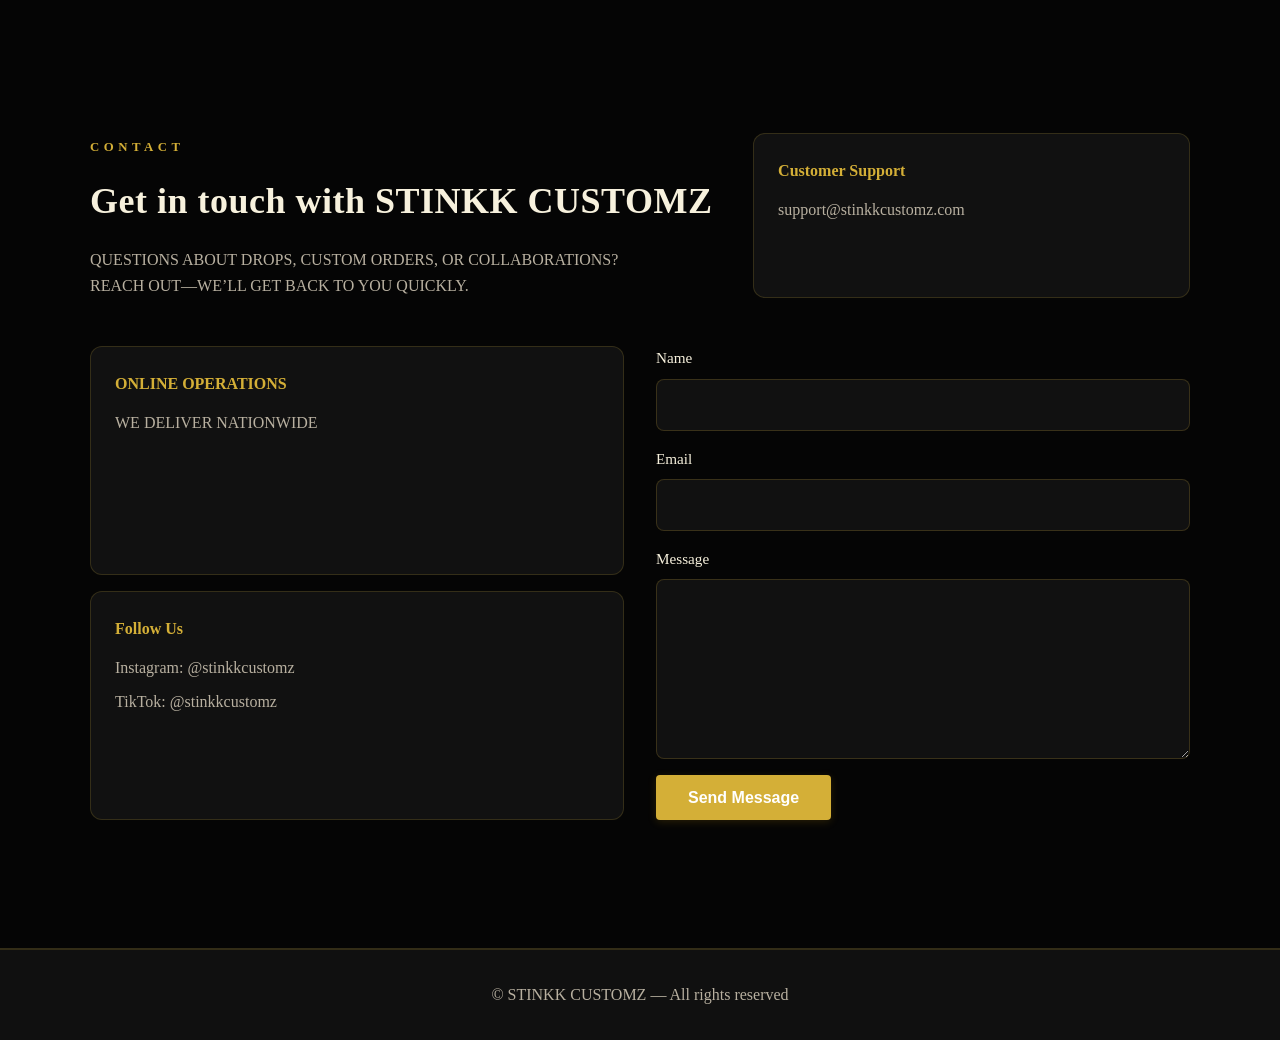
==== commit 38726c67: "Add files via upload update" ====
--- a/index.html
+++ b/index.html
@@ -48,16 +48,7 @@
       <div class="grid">
         <!-- Product cards -->
         <article class="card" data-name="STAR THEME" data-price="KSH 1200" data-img="5.png">
-          <div class="slideshow-container">
-            <img class="slide-img" src="5.png" alt="STAR THEME - Image 1">
-            <img class="slide-img" src="6.png" alt="STAR THEME - Image 2" style="display:none;">
-            <button class="slide-btn prev" onclick="changeSlide(this, -1)">❮</button>
-            <button class="slide-btn next" onclick="changeSlide(this, 1)">❯</button>
-            <div class="slide-dots">
-              <span class="dot active" onclick="currentSlide(0, this)"></span>
-              <span class="dot" onclick="currentSlide(1, this)"></span>
-            </div>
-          </div>
+          <img src="5.png" alt="BLACK AND GREEN THEME">
           <div class="meta">
             <h4>STAR THEME</h4>
             <p class="price">KSH 1200</p>
@@ -181,6 +172,7 @@
     </section>
 
     <section id="about" class="about container">
+      <img src="4-removebg-preview.png" alt="">
       <h3>About STINKK CUSTOMZ</h3>
       <p>STINKK CUSTOMZ IS MORE THAN A CLOTHING BRAND—IT’S A MOVEMENT. BORN FROM THE STREETS AND SHAPED BY HUSTLE, CREATIVITY, AND RAW SELF-EXPRESSION, WE TURN THE OVERLOOKED INTO THE ICONIC. WE DON’T BELIEVE IN FITTING IN; WE BELIEVE IN STANDING OUT. EVERY PIECE IS DESIGNED FOR THOSE WHO CARVE THEIR OWN LANE AND WEAR THEIR STORY WITH PRIDE.</p>
     </section>
--- a/styles.css
+++ b/styles.css
@@ -83,7 +83,7 @@
    HEADER & NAVIGATION
    ============================================ */
 .site-header {
-  background-color: transparent;
+  background-color: black;
   border-bottom: 2px solid transparent;
   position: sticky;
   top: 0;
@@ -250,74 +250,6 @@
   transform: scale(1.05);
 }
 
-.slideshow-container {
-  position: relative;
-  width: 100%;
-  height: 240px;
-  background-color: var(--bg);
-}
-
-.slide-img {
-  width: 100%;
-  height: 100%;
-  object-fit: cover;
-  transition: opacity 0.3s ease;
-}
-
-.slide-btn {
-  position: absolute;
-  top: 50%;
-  transform: translateY(-50%);
-  background-color: rgba(212, 175, 55, 0.8);
-  color: var(--bg);
-  border: none;
-  font-size: 1.5rem;
-  padding: 0.5rem 0.75rem;
-  cursor: pointer;
-  transition: background-color 0.3s;
-  border-radius: 4px;
-  z-index: 10;
-}
-
-.slide-btn:hover {
-  background-color: var(--accent);
-}
-
-.slide-btn.prev {
-  left: 10px;
-}
-
-.slide-btn.next {
-  right: 10px;
-}
-
-.slide-dots {
-  position: absolute;
-  bottom: 10px;
-  left: 50%;
-  transform: translateX(-50%);
-  display: flex;
-  gap: 8px;
-  z-index: 10;
-}
-
-.dot {
-  width: 10px;
-  height: 10px;
-  border-radius: 50%;
-  background-color: rgba(212, 175, 55, 0.5);
-  cursor: pointer;
-  transition: background-color 0.3s;
-}
-
-.dot.active {
-  background-color: var(--accent);
-}
-
-.dot:hover {
-  background-color: var(--accent);
-}
-
 .meta {
   padding: 1.25rem;
   display: flex;
@@ -350,7 +282,14 @@
    ============================================ */
 .about {
   padding: 4rem 0;
-  background-color: var(--bg-alt);
+  background-color: var(transparent);
+    img {
+      display: block;
+      max-width: 900px;
+      margin: 0 auto 1rem;
+      width: 900px;
+      height: auto;
+     }
 }
 
 .about h3 {
